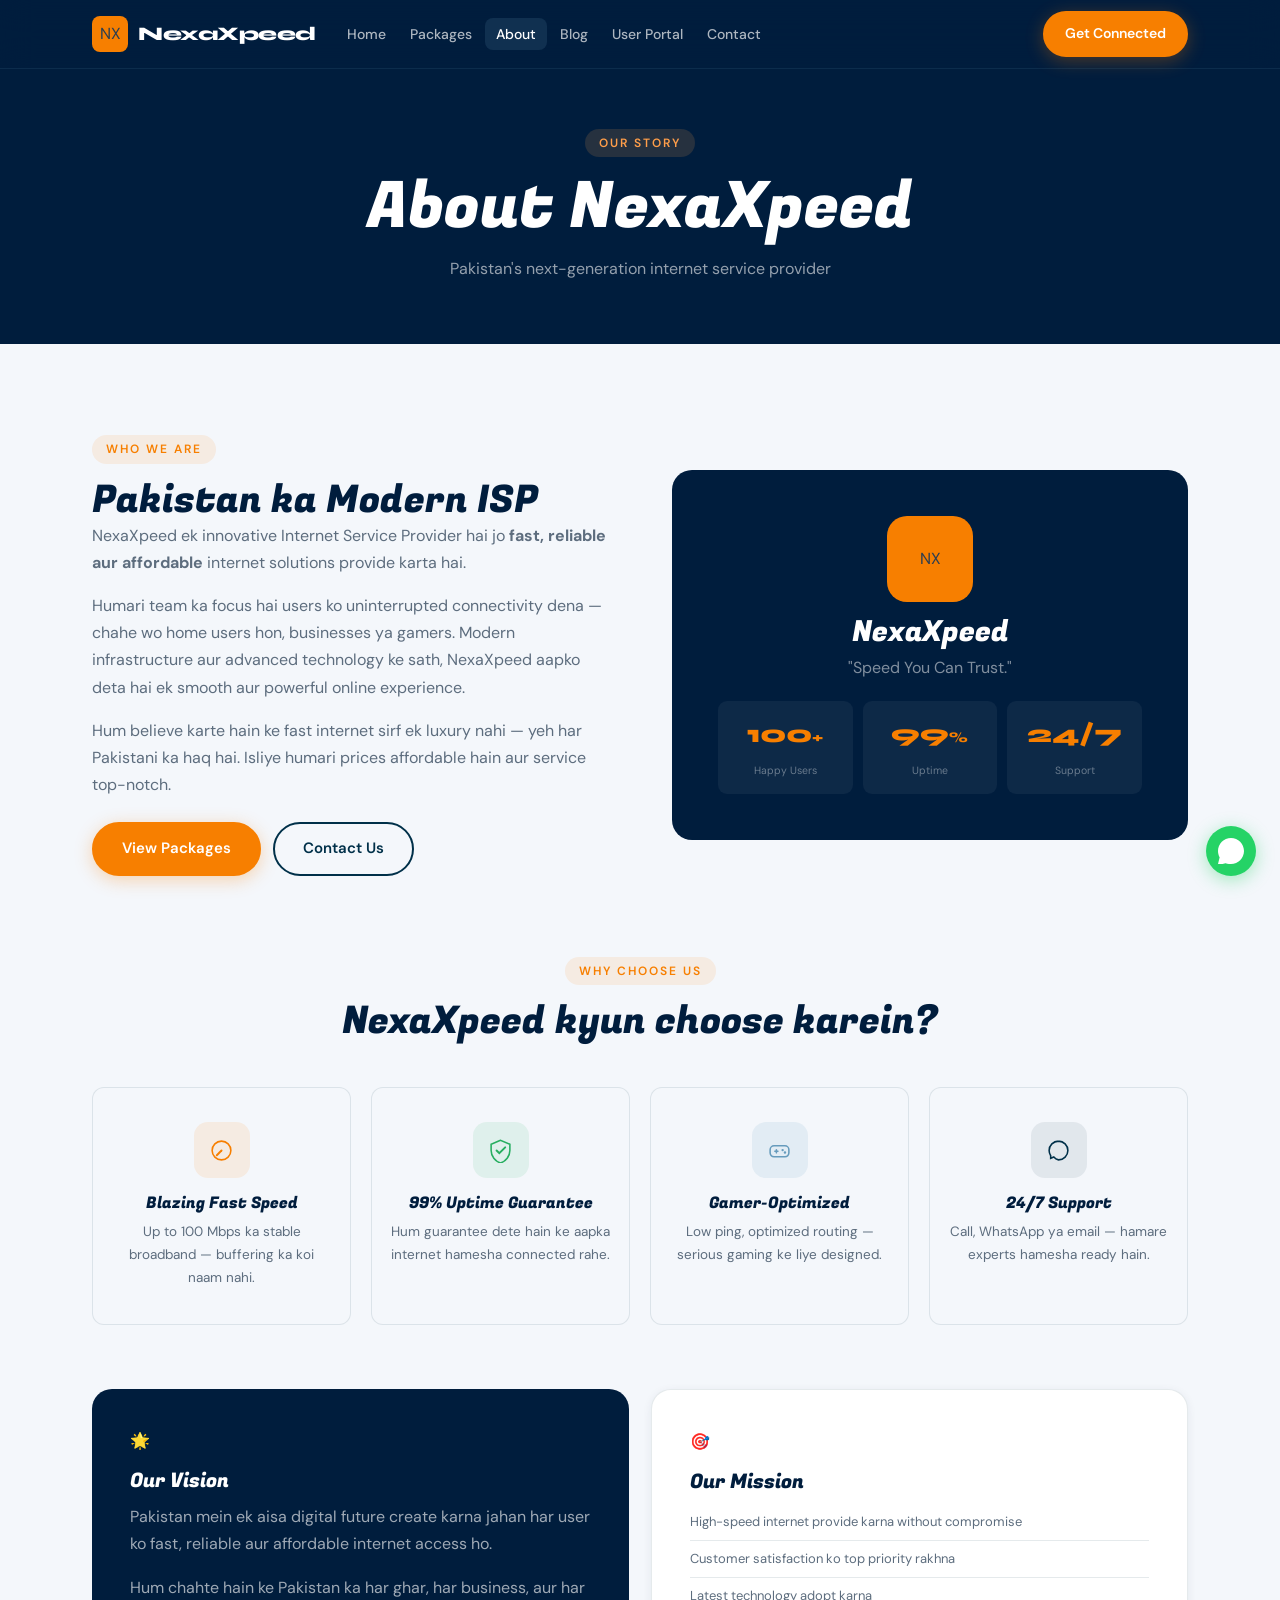
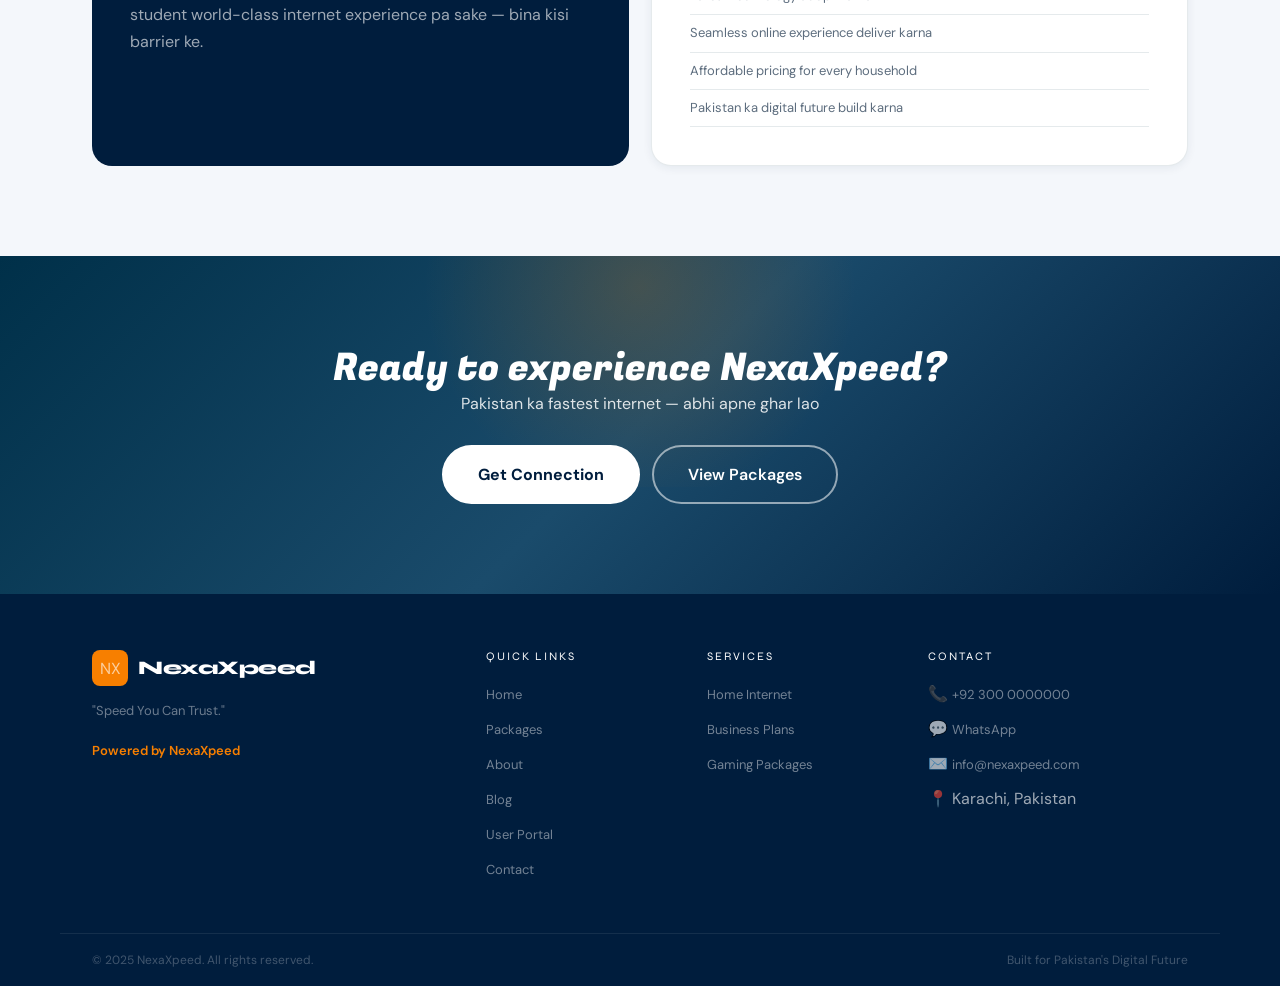
==== about.html @ 75f96a08 "NexaXpeed ISP" ====
<!DOCTYPE html>
<html lang="en">
<head>
<meta charset="UTF-8">
<meta name="viewport" content="width=device-width, initial-scale=1.0">
<title>About Us – NexaXpeed ISP</title>
<link rel="stylesheet" href="style.css">
<link href="https://fonts.googleapis.com/css2?family=Syne:wght@400;600;700;800&family=DM+Sans:wght@300;400;500;600&display=swap" rel="stylesheet">
</head>
<body>

<nav class="navbar" id="navbar">
  <div class="container nav-inner">
    <a href="index.html" class="logo"><div class="logo-mark">NX</div><span class="logo-text">NexaXpeed</span></a>
    <ul class="nav-links" id="navLinks">
      <li><a href="index.html">Home</a></li>
      <li><a href="packages.html">Packages</a></li>
      <li><a href="about.html" class="active">About</a></li>
      <li><a href="blog.html">Blog</a></li>
      <li><a href="portal.html">User Portal</a></li>
      <li><a href="contact.html">Contact</a></li>
    </ul>
    <a href="contact.html" class="btn btn-accent nav-cta">Get Connected</a>
    <button class="hamburger" id="hamburger"><span></span><span></span><span></span></button>
  </div>
</nav>

<section class="page-banner">
  <div class="container">
    <div class="section-label light">Our Story</div>
    <h1>About NexaXpeed</h1>
    <p>Pakistan's next-generation internet service provider</p>
  </div>
</section>

<section class="about-section">
  <div class="container">

    <div class="about-intro-grid">
      <div>
        <div class="section-label">Who We Are</div>
        <h2>Pakistan ka Modern ISP</h2>
        <p>NexaXpeed ek innovative Internet Service Provider hai jo <strong>fast, reliable aur affordable</strong> internet solutions provide karta hai.</p>
        <p>Humari team ka focus hai users ko uninterrupted connectivity dena — chahe wo home users hon, businesses ya gamers. Modern infrastructure aur advanced technology ke sath, NexaXpeed aapko deta hai ek smooth aur powerful online experience.</p>
        <p>Hum believe karte hain ke fast internet sirf ek luxury nahi — yeh har Pakistani ka haq hai. Isliye humari prices affordable hain aur service top-notch.</p>
        <div style="display:flex;gap:12px;margin-top:24px;flex-wrap:wrap;">
          <a href="packages.html" class="btn btn-accent">View Packages</a>
          <a href="contact.html" class="btn btn-outline">Contact Us</a>
        </div>
      </div>
      <div class="about-visual">
        <div class="about-logo-big">NX</div>
        <h3>NexaXpeed</h3>
        <p>"Speed You Can Trust."</p>
        <div class="about-stats">
          <div class="a-stat">
            <span class="a-stat-num">100<small style="font-size:.9rem">+</small></span>
            <span class="a-stat-label">Happy Users</span>
          </div>
          <div class="a-stat">
            <span class="a-stat-num">99<small style="font-size:.9rem">%</small></span>
            <span class="a-stat-label">Uptime</span>
          </div>
          <div class="a-stat">
            <span class="a-stat-num">24/7</span>
            <span class="a-stat-label">Support</span>
          </div>
        </div>
      </div>
    </div>

    <!-- WHY US -->
    <div class="section-header center">
      <div class="section-label">Why Choose Us</div>
      <h2>NexaXpeed kyun choose karein?</h2>
    </div>
    <div class="features-grid" style="margin-bottom:64px;">
      <div class="feature-item">
        <div class="feature-icon-wrap speed">
          <svg viewBox="0 0 32 32" fill="none"><path d="M16 4C9.37 4 4 9.37 4 16s5.37 12 12 12 12-5.37 12-12S22.63 4 16 4z" stroke="currentColor" stroke-width="2"/><path d="M16 16L10 22" stroke="#f77f00" stroke-width="2.5" stroke-linecap="round"/></svg>
        </div>
        <h4>Blazing Fast Speed</h4>
        <p>Up to 100 Mbps ka stable broadband — buffering ka koi naam nahi.</p>
      </div>
      <div class="feature-item">
        <div class="feature-icon-wrap reliable">
          <svg viewBox="0 0 32 32" fill="none"><path d="M16 3L4 8v8c0 7.18 5.15 13.9 12 15.93C22.85 29.9 28 23.18 28 16V8L16 3z" stroke="currentColor" stroke-width="2"/><path d="M11 16l3.5 3.5L22 12" stroke="#27ae60" stroke-width="2.5" stroke-linecap="round"/></svg>
        </div>
        <h4>99% Uptime Guarantee</h4>
        <p>Hum guarantee dete hain ke aapka internet hamesha connected rahe.</p>
      </div>
      <div class="feature-item">
        <div class="feature-icon-wrap gaming">
          <svg viewBox="0 0 32 32" fill="none"><rect x="4" y="10" width="24" height="14" rx="5" stroke="currentColor" stroke-width="2"/><line x1="10" y1="17" x2="14" y2="17" stroke="currentColor" stroke-width="2" stroke-linecap="round"/><line x1="12" y1="15" x2="12" y2="19" stroke="currentColor" stroke-width="2" stroke-linecap="round"/><circle cx="20" cy="15.5" r="1.5" fill="#669bbc"/><circle cx="23" cy="18.5" r="1.5" fill="#669bbc"/></svg>
        </div>
        <h4>Gamer-Optimized</h4>
        <p>Low ping, optimized routing — serious gaming ke liye designed.</p>
      </div>
      <div class="feature-item">
        <div class="feature-icon-wrap support">
          <svg viewBox="0 0 32 32" fill="none"><path d="M16 4C9.37 4 4 9.37 4 16c0 2.5.73 4.82 2 6.77V26l4-1.73A11.93 11.93 0 0016 28c6.63 0 12-5.37 12-12S22.63 4 16 4z" stroke="currentColor" stroke-width="2"/></svg>
        </div>
        <h4>24/7 Support</h4>
        <p>Call, WhatsApp ya email — hamare experts hamesha ready hain.</p>
      </div>
    </div>

    <!-- VISION MISSION -->
    <div class="vm-grid">
      <div class="vm-card vision">
        <div class="vm-icon">🌟</div>
        <h3>Our Vision</h3>
        <p>Pakistan mein ek aisa digital future create karna jahan har user ko fast, reliable aur affordable internet access ho.</p>
        <p>Hum chahte hain ke Pakistan ka har ghar, har business, aur har student world-class internet experience pa sake — bina kisi barrier ke.</p>
      </div>
      <div class="vm-card mission">
        <div class="vm-icon">🎯</div>
        <h3>Our Mission</h3>
        <ul class="mission-list">
          <li>High-speed internet provide karna without compromise</li>
          <li>Customer satisfaction ko top priority rakhna</li>
          <li>Latest technology adopt karna</li>
          <li>Seamless online experience deliver karna</li>
          <li>Affordable pricing for every household</li>
          <li>Pakistan ka digital future build karna</li>
        </ul>
      </div>
    </div>

  </div>
</section>

<section class="bg-accent-gradient section-pad" style="text-align:center;">
  <div class="container" style="position:relative;z-index:1;">
    <h2 class="text-white">Ready to experience NexaXpeed?</h2>
    <p class="text-white opacity-8">Pakistan ka fastest internet — abhi apne ghar lao</p>
    <div style="display:flex;gap:12px;justify-content:center;margin-top:28px;flex-wrap:wrap;">
      <a href="contact.html" class="btn btn-white btn-lg">Get Connection</a>
      <a href="packages.html" class="btn btn-outline-white btn-lg">View Packages</a>
    </div>
  </div>
</section>

<footer class="footer">
  <div class="container footer-grid">
    <div class="footer-brand"><a href="index.html" class="logo"><div class="logo-mark">NX</div><span class="logo-text">NexaXpeed</span></a><p>"Speed You Can Trust."</p><p class="footer-tagline">Powered by NexaXpeed</p></div>
    <div class="footer-col"><h5>Quick Links</h5><ul><li><a href="index.html">Home</a></li><li><a href="packages.html">Packages</a></li><li><a href="about.html">About</a></li><li><a href="blog.html">Blog</a></li><li><a href="portal.html">User Portal</a></li><li><a href="contact.html">Contact</a></li></ul></div>
    <div class="footer-col"><h5>Services</h5><ul><li><a href="#">Home Internet</a></li><li><a href="#">Business Plans</a></li><li><a href="#">Gaming Packages</a></li></ul></div>
    <div class="footer-col"><h5>Contact</h5><ul><li>📞 <a href="tel:+923000000000">+92 300 0000000</a></li><li>💬 <a href="https://wa.me/923000000000">WhatsApp</a></li><li>✉️ <a href="mailto:info@nexaxpeed.com">info@nexaxpeed.com</a></li><li>📍 Karachi, Pakistan</li></ul></div>
  </div>
  <div class="footer-bottom"><div class="container footer-bottom-inner"><p>&copy; 2025 NexaXpeed. All rights reserved.</p><p>Built for Pakistan's Digital Future</p></div></div>
</footer>

<a href="https://wa.me/923000000000" class="wa-fab" target="_blank">
  <svg viewBox="0 0 24 24"><path d="M17.472 14.382c-.297-.149-1.758-.867-2.03-.967-.273-.099-.471-.148-.67.15-.197.297-.767.966-.94 1.164-.173.199-.347.223-.644.075-.297-.15-1.255-.463-2.39-1.475-.883-.788-1.48-1.761-1.653-2.059-.173-.297-.018-.458.13-.606.134-.133.298-.347.446-.52.149-.174.198-.298.298-.497.099-.198.05-.371-.025-.52-.075-.149-.669-1.612-.916-2.207-.242-.579-.487-.5-.669-.51-.173-.008-.371-.01-.57-.01-.198 0-.52.074-.792.372-.272.297-1.04 1.016-1.04 2.479 0 1.462 1.065 2.875 1.213 3.074.149.198 2.096 3.2 5.077 4.487.709.306 1.262.489 1.694.625.712.227 1.36.195 1.871.118.571-.085 1.758-.719 2.006-1.413.248-.694.248-1.289.173-1.413-.074-.124-.272-.198-.57-.347z"/><path d="M12 0C5.373 0 0 5.373 0 12c0 2.126.554 4.122 1.526 5.86L.057 23.857a.75.75 0 00.917.917l6.003-1.47A11.945 11.945 0 0012 24c6.627 0 12-5.373 12-12S18.627 0 12 0z"/></svg>
</a>
<script src="main.js"></script>
</body>
</html>
---- style.css ----
/* ============================================================
   NexaXpeed ISP — style.css v3
   Navy + Orange | Full Responsive | SVG Animations
   ============================================================ */

@import url('https://fonts.googleapis.com/css2?family=Fugaz+One&display=swap');

:root {
  --navy-dark:        #001d3d;
  --navy-primary:     #003049;
  --navy-light:       #1a4b6b;
  --accent:           #669bbc;
  --accent-secondary: #f77f00;
  --accent-light:     #ff9e4a;
  --text-primary:     #2c3e50;
  --text-secondary:   #5d6d7e;
  --text-light:       #85929e;
  --text-white:       #ffffff;
  --bg-primary:       #f4f7fb;
  --bg-card:          #ffffff;
  --bg-hover:         #f8f9fa;
  --success:          #27ae60;
  --warning:          #f39c12;
  --error:            #e74c3c;
  --border:           rgba(0,48,73,0.10);
  --shadow-sm:        0 2px 10px rgba(0,48,73,0.07);
  --shadow-md:        0 8px 32px rgba(0,48,73,0.11);
  --shadow-lg:        0 20px 60px rgba(0,48,73,0.16);
  --radius-sm:        6px;
  --radius-md:        12px;
  --radius-lg:        20px;
  --nav-h:            68px;
  --tr:               all 0.28s cubic-bezier(0.4,0,0.2,1);
}

*,*::before,*::after { box-sizing:border-box; margin:0; padding:0; }
html { scroll-behavior:smooth; -webkit-text-size-adjust:100%; }
body { font-family:'DM Sans',-apple-system,BlinkMacSystemFont,sans-serif; font-size:16px; line-height:1.7; color:var(--text-primary); background:var(--bg-primary); overflow-x:hidden; }
h1,h2,h3,h4,h5,h6 { font-family: "Fugaz One", sans-serif; font-weight:400; line-height:1.15; color:var(--navy-dark); }
h1 { font-size:clamp(1.9rem,5vw,4rem); }
h2 { font-size:clamp(1.4rem,3vw,2.4rem); }
h3 { font-size:clamp(1rem,2vw,1.28rem); }
h4 { font-size:1rem; }
p  { color:var(--text-secondary); margin-bottom:1rem; }
a  { text-decoration:none; color:inherit; transition:var(--tr); }
ul { list-style:none; }
img { max-width:100%; display:block; }
svg { display:block; flex-shrink:0; }

.container { width:100%; max-width:1160px; margin:0 auto; padding:0 clamp(16px,4vw,32px); }
.section-pad { padding:clamp(52px,8vw,90px) 0; }
.center { text-align:center; }
.mt-1 { margin-top:1rem; } .mt-2 { margin-top:2rem; }
.text-white { color:#fff !important; }
.text-muted-light { color:rgba(255,255,255,0.7) !important; }
.text-secondary { color:var(--text-secondary); }
.opacity-8 { opacity:.85; }

/* ── BUTTONS ── */
.btn { display:inline-flex; align-items:center; justify-content:center; gap:7px; padding:12px 28px; border-radius:50px; font-family:'DM Sans',sans-serif; font-weight:600; font-size:15px; cursor:pointer; border:2px solid transparent; transition:var(--tr); white-space:nowrap; text-align:center; flex-shrink:0; }
.btn-lg { padding:14px 34px; font-size:16px; }
.btn-sm { padding:8px 20px; font-size:14px; }
.btn-full { width:100%; justify-content:center; }
.btn-accent { background:var(--accent-secondary); color:#fff; border-color:var(--accent-secondary); box-shadow:0 4px 18px rgba(247,127,0,.3); }
.btn-accent:hover { background:var(--accent-light); border-color:var(--accent-light); transform:translateY(-2px); box-shadow:0 8px 26px rgba(247,127,0,.4); }
.btn-primary { background:var(--navy-primary); color:#fff; border-color:var(--navy-primary); }
.btn-primary:hover { background:var(--navy-light); transform:translateY(-2px); }
.btn-outline { background:transparent; color:var(--navy-primary); border-color:var(--navy-primary); }
.btn-outline:hover { background:var(--navy-primary); color:#fff; }
.btn-outline-light { background:transparent; color:#fff; border-color:rgba(255,255,255,.45); }
.btn-outline-light:hover { background:rgba(255,255,255,.12); border-color:#fff; }
.btn-outline-white { background:transparent; color:#fff; border-color:rgba(255,255,255,.55); }
.btn-outline-white:hover { background:rgba(255,255,255,.12); }
.btn-white { background:#fff; color:var(--navy-dark); border-color:#fff; font-weight:700; }
.btn-white:hover { background:var(--bg-primary); transform:translateY(-2px); }
.btn-wa { background:#25D366; color:#fff; border-color:#25D366; box-shadow:0 4px 18px rgba(37,211,102,.3); }
.btn-wa:hover { background:#1ebe5d; transform:translateY(-2px); }

/* ── SECTION LABEL ── */
.section-label { display:inline-flex; align-items:center; gap:6px; font-family:'DM Sans',sans-serif; font-weight:600; font-size:12px; text-transform:uppercase; letter-spacing:2px; color:var(--accent-secondary); background:rgba(247,127,0,.1); padding:4px 14px; border-radius:50px; margin-bottom:14px; }
.section-label.light { color:var(--accent-light); background:rgba(255,158,74,.15); }
.section-header { margin-bottom:44px; }
.section-header h2 { margin-bottom:10px; }

/* ════════════════════════════
   NAVBAR
════════════════════════════ */
.navbar { position:fixed; top:0; left:0; right:0; z-index:1000; background:rgba(0,29,61,.97); backdrop-filter:blur(16px); -webkit-backdrop-filter:blur(16px); border-bottom:1px solid rgba(102,155,188,.12); transition:var(--tr); }
.navbar.scrolled { box-shadow:0 4px 28px rgba(0,0,0,.35); }
.nav-inner { display:flex; align-items:center; height:var(--nav-h); gap:20px; }
.logo { display:flex; align-items:center; gap:10px; flex-shrink:0; text-decoration:none; min-width:0; }
.logo-mark { width:36px; height:36px; background:var(--accent-secondary); border-radius:8px; display:flex; align-items:center; justify-content:center; flex-shrink:0; }
.logo-mark svg { width:22px; height:22px; }
.logo-text { font-family:'Syne',sans-serif; font-weight:800; font-size:clamp(.95rem,2.5vw,1.2rem); color:#fff; letter-spacing:-.5px; white-space:nowrap; overflow:hidden; text-overflow:ellipsis; }
.nav-links { display:flex; align-items:center; gap:2px; flex:1; }
.nav-links a { color:rgba(255,255,255,.68); font-weight:500; font-size:14px; padding:7px 11px; border-radius:8px; transition:var(--tr); white-space:nowrap; }
.nav-links a:hover,.nav-links a.active { color:#fff; background:rgba(102,155,188,.16); }
.nav-cta { flex-shrink:0; font-size:14px; padding:9px 20px; }

/* ════════════════════════════
   HAMBURGER — morphing signal bars
════════════════════════════ */
.hamburger {
  display:none;
  width:44px; height:44px;
  background:rgba(255,255,255,.05);
  border:1.5px solid rgba(102,155,188,.35);
  border-radius:10px;
  cursor:pointer;
  align-items:center; justify-content:center;
  flex-shrink:0;
  margin-left:auto;
  position:relative;
  transition:background .3s, border-color .3s;
  overflow:hidden;
  padding:0;
}
.hamburger:hover { background:rgba(102,155,188,.12); border-color:rgba(102,155,188,.6); }

/* The icon: 3 bars that morph */
.hb-icon { position:relative; width:20px; height:15px; display:flex; flex-direction:column; justify-content:space-between; }
.hb-bar {
  display:block; height:2px; border-radius:2px; background:#fff;
  transform-origin:center;
  transition:
    transform .38s cubic-bezier(.68,-.55,.27,1.55),
    opacity .25s ease,
    width .3s ease,
    background-color .25s ease;
}
.hb-bar:nth-child(1) { width:20px; }
.hb-bar:nth-child(2) { width:13px; background:var(--accent-secondary); align-self:flex-end; }
.hb-bar:nth-child(3) { width:20px; }

/* Active state → clean X */
.hamburger.is-open { background:rgba(247,127,0,.1); border-color:var(--accent-secondary); }
.hamburger.is-open .hb-bar:nth-child(1) { transform:translateY(6.5px) rotate(45deg); width:20px; }
.hamburger.is-open .hb-bar:nth-child(2) { opacity:0; transform:scaleX(0); }
.hamburger.is-open .hb-bar:nth-child(3) { transform:translateY(-6.5px) rotate(-45deg); background:var(--accent-secondary); }

/* ════════════════════════════
   MOBILE DRAWER (slides from right)
════════════════════════════ */
.nav-drawer { position:fixed; top:var(--nav-h); left:0; right:0; bottom:0; z-index:999; visibility:hidden; pointer-events:none; }
.drawer-overlay { position:absolute; inset:0; background:rgba(0,13,28,.65); backdrop-filter:blur(5px); opacity:0; transition:opacity .32s ease; }
.drawer-panel {
  position:absolute; top:0; right:0;
  width:min(300px,85vw); height:100%;
  background:var(--navy-dark);
  border-left:1px solid rgba(102,155,188,.15);
  transform:translateX(110%);
  transition:transform .36s cubic-bezier(0.4,0,0.2,1);
  display:flex; flex-direction:column;
  overflow-y:auto;
  -webkit-overflow-scrolling:touch;
}

.nav-drawer.is-open { visibility:visible; pointer-events:all; }
.nav-drawer.is-open .drawer-overlay { opacity:1; }
.nav-drawer.is-open .drawer-panel { transform:translateX(0); }

.drawer-head {
  display:flex; align-items:center; justify-content:space-between;
  padding:18px 20px 14px;
  border-bottom:1px solid rgba(255,255,255,.07);
  flex-shrink:0;
}
.drawer-logo-wrap { display:flex; align-items:center; gap:9px; }
.drawer-logo-mark { width:30px; height:30px; background:var(--accent-secondary); border-radius:7px; display:flex; align-items:center; justify-content:center; flex-shrink:0; }
.drawer-logo-mark svg { width:18px; height:18px; }
.drawer-logo-text { font-family:'Syne',sans-serif; font-weight:800; font-size:.98rem; color:#fff; white-space:nowrap; }

.drawer-close { width:32px; height:32px; background:rgba(255,255,255,.06); border:1px solid rgba(255,255,255,.12); border-radius:7px; display:flex; align-items:center; justify-content:center; cursor:pointer; transition:var(--tr); flex-shrink:0; }
.drawer-close:hover { background:rgba(247,127,0,.15); border-color:var(--accent-secondary); }
.drawer-close svg { width:16px; height:16px; stroke:#fff; stroke-width:2; }

.drawer-nav { padding:10px 12px; flex:1; }
.drawer-link {
  display:flex; align-items:center; gap:12px;
  padding:11px 13px; border-radius:10px;
  color:rgba(255,255,255,.62); font-weight:500; font-size:14.5px;
  transition:var(--tr); margin-bottom:2px; text-decoration:none;
}
.drawer-link svg { width:17px; height:17px; flex-shrink:0; opacity:.65; transition:opacity .22s; }
.drawer-link:hover,.drawer-link.active { color:#fff; background:rgba(102,155,188,.13); }
.drawer-link:hover svg,.drawer-link.active svg { opacity:1; }
.drawer-link.active { color:var(--accent-secondary); }
.drawer-link.active svg { color:var(--accent-secondary); opacity:1; }

.drawer-sep { height:1px; background:rgba(255,255,255,.07); margin:8px 12px; }
.drawer-foot { padding:10px 12px 28px; }
.drawer-foot .btn { display:flex; width:100%; justify-content:center; }

/* ════════════════════════════
   HERO
════════════════════════════ */
.hero { position:relative; min-height:100svh; background:var(--navy-dark); display:flex; align-items:center; padding-top:var(--nav-h); overflow:hidden; }

.hero-bg { position:absolute; inset:0; width:100%; height:100%; pointer-events:none; }

/* SVG animations */
.orb1 { animation:orbDrift1 9s ease-in-out infinite; }
.orb2 { animation:orbDrift2 11s ease-in-out infinite; }
@keyframes orbDrift1 { 0%,100%{transform:translate(0,0);}50%{transform:translate(-24px,28px);} }
@keyframes orbDrift2 { 0%,100%{transform:translate(0,0);}50%{transform:translate(18px,-22px);} }
.grid-dots { animation:gridFloat 14s ease-in-out infinite; }
@keyframes gridFloat { 0%,100%{transform:translate(0,0);}50%{transform:translate(7px,-10px);} }
.cline { stroke-dasharray:400; stroke-dashoffset:400; animation:drawCline 5s ease forwards; }
.cline:nth-child(1){animation-delay:.4s;}
.cline:nth-child(2){animation-delay:.9s;}
.cline:nth-child(3){animation-delay:1.4s;}
.cline:nth-child(4){animation-delay:1.9s;}
@keyframes drawCline { to{stroke-dashoffset:0;} }
.cdot { animation:dotPulse 2.5s ease-in-out infinite; }
.cdot:nth-child(2){animation-delay:.6s;}
.cdot:nth-child(3){animation-delay:1.2s;}
.cdot:nth-child(4){animation-delay:1.8s;}
.cdot:nth-child(5){animation-delay:2.4s;}
@keyframes dotPulse { 0%,100%{r:3.5;opacity:.9;}50%{r:5.5;opacity:.3;} }
.hex1,.hex2 { animation:hexSpin 18s linear infinite; transform-origin:center; }
.hex2 { animation-direction:reverse; animation-duration:24s; }
@keyframes hexSpin { from{transform:rotate(0deg);}to{transform:rotate(360deg);} }

.hero-content { position:relative; z-index:2; padding-top:clamp(16px,4vw,48px); padding-bottom:clamp(48px,8vw,90px); max-width:640px; }
.hero-badge { display:inline-flex; align-items:center; gap:8px; background:rgba(102,155,188,.14); border:1px solid rgba(102,155,188,.28); color:var(--accent); font-size:12px; font-weight:600; letter-spacing:.5px; padding:5px 14px; border-radius:50px; margin-bottom:18px; }
.badge-dot { width:7px; height:7px; background:var(--success); border-radius:50%; flex-shrink:0; animation:blink 2s ease-in-out infinite; }
@keyframes blink { 0%,100%{opacity:1;}50%{opacity:.25;} }
.hero-title { color:#fff; font-weight:800; margin-bottom:16px; word-break:break-word; }
.accent-text { color:var(--accent-secondary); }
.hero-sub { font-size:clamp(14px,2.2vw,17px); color:rgba(255,255,255,.68); max-width:500px; margin-bottom:30px; }
.hero-sub strong { color:#fff; }
.hero-btns { display:flex; flex-wrap:wrap; gap:12px; }
.hero-stats { display:flex; align-items:center; gap:clamp(14px,3vw,32px); margin-top:44px; padding-top:26px; border-top:1px solid rgba(255,255,255,.1); flex-wrap:wrap; row-gap:10px; }
.stat-num { display:block; font-family:'Syne',sans-serif; font-weight:800; font-size:clamp(1.35rem,2.8vw,2rem); color:#fff; line-height:1; }
.stat-unit { font-size:.85rem; color:var(--accent-secondary); }
.stat-label { font-size:11px; color:rgba(255,255,255,.42); text-transform:uppercase; letter-spacing:1px; }
.stat-divider { width:1px; height:36px; background:rgba(255,255,255,.1); flex-shrink:0; }

/* Hero visual (router + rings) */
.hero-visual { position:absolute; right:5%; top:50%; transform:translateY(-50%); width:clamp(200px,24vw,290px); height:clamp(200px,24vw,290px); display:flex; align-items:center; justify-content:center; }
.router-anim { position:relative; z-index:2; width:clamp(90px,11vw,120px); animation:routerBob 4s ease-in-out infinite; }
.router-anim svg { width:100%; height:auto; }
@keyframes routerBob { 0%,100%{transform:translateY(0);}50%{transform:translateY(-10px);} }
.harc { position:absolute; border-radius:50%; border:1.5px solid; animation:arcExpand 3s ease-out infinite; }
.harc1 { inset:24%; border-color:rgba(247,127,0,.55); animation-delay:0s; }
.harc2 { inset:8%; border-color:rgba(102,155,188,.3); animation-delay:1s; }
.harc3 { inset:-10%; border-color:rgba(247,127,0,.14); animation-delay:2s; }
@keyframes arcExpand { 0%{opacity:.85;transform:scale(.82);}100%{opacity:0;transform:scale(1);} }

/* ════════════════════════════
   INTRO SECTION
════════════════════════════ */
.intro-section { background:var(--bg-primary); position:relative; overflow:hidden; }
.intro-section-bg { position:absolute; top:0; right:0; width:50%; height:100%; pointer-events:none; opacity:.4; }
.intro-grid { display:grid; grid-template-columns:1fr 1fr; gap:clamp(28px,6vw,64px); align-items:center; }
.intro-text h2 { margin-bottom:16px; }
.intro-cards { display:grid; grid-template-columns:1fr 1fr; gap:14px; }
.intro-card { background:var(--bg-card); border-radius:var(--radius-md); padding:clamp(16px,3vw,24px); border:1px solid var(--border); box-shadow:var(--shadow-sm); transition:var(--tr); }
.intro-card:hover { transform:translateY(-4px); box-shadow:var(--shadow-md); }
.intro-card.accent-card { background:var(--navy-dark); }
.intro-card.accent-card h4 { color:#fff; }
.intro-card.accent-card p { color:rgba(255,255,255,.62); }
.icard-icon { width:34px; height:34px; margin-bottom:11px; }
.icard-icon svg { width:100%; height:100%; }
.intro-card h4 { font-size:.93rem; margin-bottom:5px; }
.intro-card p { font-size:13px; margin:0; }

/* ════════════════════════════
   PACKAGES SECTION
════════════════════════════ */
.bg-navy { background:var(--navy-primary); }
.pkg-grid { display:grid; grid-template-columns:repeat(4,1fr); gap:16px; margin-bottom:34px; }
.pkg-card { background:rgba(255,255,255,.05); border:1px solid rgba(255,255,255,.1); border-radius:var(--radius-md); padding:clamp(16px,3vw,26px) clamp(12px,2vw,18px); color:#fff; position:relative; transition:var(--tr); }
.pkg-card:hover { background:rgba(255,255,255,.08); transform:translateY(-4px); }
.pkg-card.pkg-featured { background:rgba(247,127,0,.1); border-color:var(--accent-secondary); transform:scale(1.03); }
.pkg-card.pkg-featured:hover { transform:scale(1.03) translateY(-4px); }
.pkg-badge { position:absolute; top:-12px; left:50%; transform:translateX(-50%); background:var(--accent-secondary); color:#fff; font-size:10.5px; font-weight:700; padding:3px 13px; border-radius:50px; white-space:nowrap; }
.pkg-icon { width:34px; height:34px; margin-bottom:12px; }
.pkg-icon svg { width:100%; height:100%; }
.pkg-card h3 { font-size:.97rem; margin-bottom:5px; color:#fff; }
.pkg-card > p { font-size:12.5px; color:rgba(255,255,255,.58); margin-bottom:13px; }
.pkg-features { margin-bottom:16px; }
.pkg-features li { font-size:12px; color:rgba(255,255,255,.76); padding:5px 0; border-bottom:1px solid rgba(255,255,255,.07); display:flex; align-items:center; gap:7px; }
.pkg-features li svg { width:11px; height:11px; flex-shrink:0; color:var(--success); }

/* ════════════════════════════
   FEATURES
════════════════════════════ */
.features-section { background:var(--bg-card); }
.features-grid { display:grid; grid-template-columns:repeat(4,1fr); gap:20px; }
.feature-item { text-align:center; padding:clamp(20px,4vw,34px) clamp(12px,2vw,18px); border-radius:var(--radius-md); border:1px solid var(--border); background:var(--bg-primary); transition:var(--tr); }
.feature-item:hover { transform:translateY(-5px); box-shadow:var(--shadow-md); background:var(--bg-card); }
.feature-icon-wrap { width:56px; height:56px; border-radius:14px; display:flex; align-items:center; justify-content:center; margin:0 auto 16px; }
.feature-icon-wrap svg { width:25px; height:25px; }
.feature-icon-wrap.speed   { background:rgba(247,127,0,.1);   color:var(--accent-secondary); }
.feature-icon-wrap.reliable{ background:rgba(39,174,96,.1);   color:var(--success); }
.feature-icon-wrap.gaming  { background:rgba(102,155,188,.12); color:var(--accent); }
.feature-icon-wrap.support { background:rgba(0,48,73,.08);    color:var(--navy-primary); }
.feature-item h4 { margin-bottom:8px; }
.feature-item p { font-size:13.5px; margin:0; }

/* ════════════════════════════
   TICKER
════════════════════════════ */
.speed-ticker { background:var(--navy-dark); border-top:1px solid rgba(102,155,188,.1); border-bottom:1px solid rgba(102,155,188,.1); padding:12px 0; overflow:hidden; }
.ticker-track { display:flex; white-space:nowrap; animation:tickerScroll 30s linear infinite; width:max-content; }
.ticker-item { display:inline-flex; align-items:center; gap:7px; font-size:12.5px; font-weight:600; color:rgba(255,255,255,.52); padding:0 18px; letter-spacing:.2px; }
.ticker-item svg { width:13px; height:13px; flex-shrink:0; }
.ticker-item:nth-child(odd) svg { color:var(--accent-secondary); opacity:.8; }
.ticker-item:nth-child(even) svg { color:var(--accent); opacity:.6; }
.ticker-sep { display:inline-block; width:4px; height:4px; border-radius:50%; background:rgba(102,155,188,.28); margin:0 8px; align-self:center; }
@keyframes tickerScroll { 0%{transform:translateX(0);}100%{transform:translateX(-50%);} }

/* ════════════════════════════
   CTA
════════════════════════════ */
.bg-accent-gradient { background:linear-gradient(135deg,var(--navy-primary) 0%,var(--navy-light) 50%,var(--navy-dark) 100%); position:relative; overflow:hidden; }
.bg-accent-gradient::before { content:''; position:absolute; top:-50%; left:50%; transform:translateX(-50%); width:600px; height:400px; background:radial-gradient(circle,rgba(247,127,0,.2) 0%,transparent 60%); pointer-events:none; }
.cta-section .container { position:relative; z-index:1; }
.cta-section h2 { font-size:clamp(1.35rem,3vw,2.2rem); margin-bottom:10px; }
.cta-btns { display:flex; align-items:center; justify-content:center; gap:12px; flex-wrap:wrap; margin-top:26px; }

/* ════════════════════════════
   FOOTER
════════════════════════════ */
.footer { background:var(--navy-dark); color:rgba(255,255,255,.62); padding-top:56px; }
.footer-grid { display:grid; grid-template-columns:2fr 1fr 1fr 1.5fr; gap:clamp(22px,4vw,48px); padding-bottom:42px; border-bottom:1px solid rgba(255,255,255,.08); }
.footer-brand p { font-size:13px; color:rgba(255,255,255,.42); margin-top:13px; line-height:1.8; }
.footer-tagline { color:var(--accent-secondary)!important; font-weight:600; margin-top:5px; }
.footer-col h5 { font-family:'Syne',sans-serif; color:#fff; font-size:11.5px; text-transform:uppercase; letter-spacing:2px; margin-bottom:16px; }
.footer-col ul li { margin-bottom:8px; }
.footer-col ul li a { color:rgba(255,255,255,.45); font-size:13px; transition:var(--tr); display:inline-flex; align-items:center; gap:6px; }
.footer-col ul li a:hover { color:var(--accent-secondary); }
.footer-col ul li a svg { width:12px; height:12px; flex-shrink:0; opacity:.55; }
.footer-bottom { padding:16px 0; }
.footer-bottom-inner { display:flex; justify-content:space-between; align-items:center; flex-wrap:wrap; gap:6px; }
.footer-bottom p { font-size:12px; color:rgba(255,255,255,.25); margin:0; }

/* ════════════════════════════
   PAGE BANNER
════════════════════════════ */
.page-banner { background:var(--navy-dark); padding:clamp(96px,13vw,128px) 0 clamp(42px,6vw,62px); text-align:center; position:relative; overflow:hidden; }
.page-banner-bg { position:absolute; inset:0; pointer-events:none; }
.page-banner .container { position:relative; z-index:1; }
.page-banner h1 { color:#fff; margin-bottom:10px; }
.page-banner p { color:rgba(255,255,255,.58); font-size:clamp(13.5px,2vw,16px); max-width:460px; margin:0 auto; }

/* ════════════════════════════
   PACKAGES PAGE
════════════════════════════ */
.packages-page-section { padding:clamp(48px,8vw,90px) 0; background:var(--bg-primary); }
.packages-full-grid { display:grid; grid-template-columns:repeat(4,1fr); gap:18px; margin-bottom:56px; }
.plan-card { background:var(--bg-card); border:1px solid var(--border); border-radius:var(--radius-lg); padding:clamp(22px,4vw,34px) clamp(14px,3vw,22px); text-align:center; transition:var(--tr); position:relative; }
.plan-card:hover { transform:translateY(-6px); box-shadow:var(--shadow-lg); }
.plan-card.featured { background:var(--navy-dark); border-color:var(--accent-secondary); transform:scale(1.04); }
.plan-card.featured:hover { transform:scale(1.04) translateY(-6px); }
.plan-card.featured h3,.plan-card.featured .plan-price { color:#fff; }
.plan-card.featured p,.plan-card.featured .plan-feature { color:rgba(255,255,255,.62); }
.plan-badge { position:absolute; top:-12px; left:50%; transform:translateX(-50%); background:var(--accent-secondary); color:#fff; font-size:10.5px; font-weight:700; text-transform:uppercase; letter-spacing:.8px; padding:3px 13px; border-radius:50px; white-space:nowrap; }
.plan-icon { width:40px; height:40px; margin:0 auto 12px; }
.plan-icon svg { width:100%; height:100%; }
.plan-card h3 { font-size:1.1rem; margin-bottom:5px; }
.plan-card > p { font-size:12.5px; margin-bottom:14px; color:var(--text-secondary); }
.plan-price { font-family:'Syne',sans-serif; font-size:clamp(1.7rem,3vw,2.4rem); font-weight:800; color:var(--navy-dark); line-height:1; margin-bottom:4px; }
.plan-price span { font-size:.85rem; font-weight:400; }
.plan-speed { font-size:12px; color:var(--accent-secondary); font-weight:600; margin-bottom:18px; }
.plan-features { text-align:left; margin-bottom:20px; }
.plan-feature { font-size:13px; color:var(--text-secondary); padding:6px 0; border-bottom:1px solid var(--border); display:flex; align-items:center; gap:8px; }
.plan-feature svg { width:12px; height:12px; flex-shrink:0; }
.plan-feature.ok svg { color:var(--success); }
.plan-feature.no svg { color:var(--error); }

.comparison-table-wrap { overflow-x:auto; -webkit-overflow-scrolling:touch; border-radius:var(--radius-lg); box-shadow:var(--shadow-sm); }
.comparison-table { width:100%; min-width:500px; border-collapse:collapse; background:var(--bg-card); }
.comparison-table th { background:var(--navy-dark); color:#fff; font-family:'Syne',sans-serif; font-weight:600; padding:13px 15px; text-align:left; font-size:12.5px; white-space:nowrap; }
.comparison-table td { padding:11px 15px; border-bottom:1px solid var(--border); font-size:12.5px; color:var(--text-secondary); }
.comparison-table tr:last-child td { border-bottom:none; }
.comparison-table tr:hover td { background:var(--bg-hover); }
.comparison-table td:first-child { font-weight:600; color:var(--text-primary); }
.comparison-table th.hl,.comparison-table td.hl { background:rgba(247,127,0,.07); }
.check { color:var(--success); font-weight:700; }
.cross { color:var(--error); }

/* ════════════════════════════
   CONTACT PAGE
════════════════════════════ */
.contact-section { padding:clamp(48px,8vw,90px) 0; background:var(--bg-primary); }
.contact-grid { display:grid; grid-template-columns:1.4fr 1fr; gap:clamp(22px,4vw,48px); align-items:start; }
.contact-form-wrap { background:var(--bg-card); border-radius:var(--radius-lg); padding:clamp(20px,5vw,46px); box-shadow:var(--shadow-md); border:1px solid var(--border); }
.contact-form-wrap h3 { margin-bottom:6px; }
.contact-form-wrap > p { margin-bottom:22px; }
.form-group { margin-bottom:16px; }
.form-group label { display:block; font-weight:600; font-size:13px; color:var(--text-primary); margin-bottom:6px; }
.form-group input,.form-group textarea,.form-group select { width:100%; padding:10px 13px; border:1.5px solid var(--border); border-radius:var(--radius-sm); font-family:'DM Sans',sans-serif; font-size:14px; color:var(--text-primary); background:var(--bg-primary); transition:var(--tr); outline:none; appearance:none; -webkit-appearance:none; }
.form-group input:focus,.form-group textarea:focus,.form-group select:focus { border-color:var(--accent); background:#fff; box-shadow:0 0 0 3px rgba(102,155,188,.15); }
.form-group textarea { min-height:108px; resize:vertical; }
.form-row { display:grid; grid-template-columns:1fr 1fr; gap:13px; }
.info-card { background:var(--navy-dark); border-radius:var(--radius-lg); padding:clamp(20px,4vw,34px); margin-bottom:16px; }
.info-card h3 { color:#fff; margin-bottom:18px; }
.info-item { display:flex; gap:12px; margin-bottom:16px; align-items:flex-start; }
.info-item:last-child { margin-bottom:0; }
.info-icon { width:40px; height:40px; background:rgba(102,155,188,.12); border-radius:9px; display:flex; align-items:center; justify-content:center; flex-shrink:0; }
.info-icon svg { width:19px; height:19px; color:var(--accent); }
.info-item h5 { color:#fff; font-size:12.5px; margin-bottom:2px; }
.info-item p,.info-item a { color:rgba(255,255,255,.5); font-size:12.5px; margin:0; transition:var(--tr); }
.info-item a:hover { color:var(--accent-secondary); }
.map-placeholder { background:var(--bg-card); border-radius:var(--radius-md); border:1px solid var(--border); height:190px; display:flex; align-items:center; justify-content:center; flex-direction:column; gap:8px; }
.map-icon { width:34px; height:34px; }
.map-icon svg { width:100%; height:100%; color:var(--accent-secondary); }
.map-placeholder p { font-size:12.5px; margin:0; color:var(--text-secondary); }

/* ════════════════════════════
   ABOUT PAGE
════════════════════════════ */
.about-section { padding:clamp(48px,8vw,90px) 0; background:var(--bg-primary); }
.about-intro-grid { display:grid; grid-template-columns:1fr 1fr; gap:clamp(26px,6vw,64px); align-items:center; margin-bottom:clamp(44px,8vw,80px); }
.about-visual { background:var(--navy-dark); border-radius:var(--radius-lg); padding:clamp(26px,5vw,46px); text-align:center; }
.about-logo-big { width:86px; height:86px; background:var(--accent-secondary); border-radius:20px; display:flex; align-items:center; justify-content:center; margin:0 auto 14px; flex-shrink:0; }
.about-logo-big svg { width:48px; height:48px; }
.about-visual h3 { color:#fff; font-size:clamp(1.4rem,2.5vw,1.8rem); margin-bottom:5px; }
.about-visual > p { color:rgba(255,255,255,.5); margin:0; }
.about-stats { display:grid; grid-template-columns:repeat(3,1fr); gap:10px; margin-top:20px; }
.a-stat { background:rgba(255,255,255,.05); border-radius:9px; padding:12px 8px; text-align:center; }
.a-stat-num { font-family:'Syne',sans-serif; font-weight:800; font-size:clamp(1.1rem,2.5vw,1.55rem); color:var(--accent-secondary); display:block; }
.a-stat-label { font-size:10.5px; color:rgba(255,255,255,.38); }
.vm-grid { display:grid; grid-template-columns:1fr 1fr; gap:22px; margin-top:clamp(34px,6vw,64px); }
.vm-card { border-radius:var(--radius-lg); padding:clamp(22px,4vw,38px); }
.vm-card.vision { background:var(--navy-dark); }
.vm-card.mission { background:var(--bg-card); border:1px solid var(--border); box-shadow:var(--shadow-sm); }
.vm-icon { width:32px; height:32px; margin-bottom:11px; }
.vm-icon svg { width:100%; height:100%; }
.vm-card h3 { margin-bottom:10px; }
.vm-card.vision h3 { color:#fff; }
.vm-card.vision p { color:rgba(255,255,255,.62); }
.mission-list li { display:flex; align-items:flex-start; gap:9px; padding:7px 0; border-bottom:1px solid var(--border); font-size:13px; color:var(--text-secondary); }
.mission-list li svg { width:14px; height:14px; flex-shrink:0; margin-top:4px; color:var(--accent-secondary); }

/* ════════════════════════════
   BLOG
════════════════════════════ */
.blog-section { padding:clamp(48px,8vw,90px) 0; background:var(--bg-primary); }
.blog-article { background:var(--bg-card); border-radius:var(--radius-lg); border:1px solid var(--border); box-shadow:var(--shadow-sm); overflow:hidden; max-width:800px; margin:0 auto; }
.article-header { background:var(--navy-dark); padding:clamp(22px,5vw,46px); position:relative; overflow:hidden; }
.article-header::after { content:''; position:absolute; top:-40%; right:-10%; width:280px; height:280px; background:radial-gradient(circle,rgba(247,127,0,.2) 0%,transparent 60%); pointer-events:none; }
.article-category { display:inline-block; background:var(--accent-secondary); color:#fff; font-size:10.5px; font-weight:700; text-transform:uppercase; letter-spacing:1.5px; padding:3px 11px; border-radius:50px; margin-bottom:11px; }
.article-header h2 { color:#fff; font-size:clamp(1.1rem,3vw,1.7rem); margin-bottom:7px; }
.article-header p { color:rgba(255,255,255,.5); margin:0; font-size:12.5px; }
.article-body { padding:clamp(18px,5vw,46px); }
.article-intro { font-size:clamp(14px,2vw,16px); color:var(--text-primary); margin-bottom:22px; line-height:1.8; }
.tip-item { margin-bottom:20px; }
.tip-header { display:flex; align-items:center; gap:10px; margin-bottom:6px; }
.tip-num { width:27px; height:27px; background:var(--accent-secondary); color:#fff; border-radius:6px; display:flex; align-items:center; justify-content:center; font-family:'Syne',sans-serif; font-weight:700; font-size:11.5px; flex-shrink:0; }
.tip-icon { width:18px; height:18px; flex-shrink:0; }
.tip-icon svg { width:100%; height:100%; color:var(--accent); }
.tip-item h4 { margin:0; font-size:.93rem; }
.tip-item p { margin:0; font-size:13px; color:var(--text-secondary); }
.article-conclusion { background:var(--bg-primary); border-radius:var(--radius-md); padding:16px 18px; margin-top:22px; border-left:4px solid var(--accent-secondary); }
.article-conclusion p { margin:0; font-size:13px; color:var(--text-primary); }

/* ════════════════════════════
   PORTAL
════════════════════════════ */
.portal-section { padding:clamp(48px,8vw,90px) 0; background:var(--bg-primary); }
.portal-welcome { background:var(--navy-dark); border-radius:var(--radius-lg); padding:clamp(18px,4vw,38px); margin-bottom:38px; display:flex; align-items:center; justify-content:space-between; gap:18px; }
.portal-welcome h2 { color:#fff; margin-bottom:5px; }
.portal-welcome p { color:rgba(255,255,255,.52); margin:0; }
.portal-welcome-btns { display:flex; gap:10px; flex-shrink:0; flex-wrap:wrap; }
.portal-grid { display:grid; grid-template-columns:repeat(4,1fr); gap:14px; margin-bottom:36px; }
.portal-card { background:var(--bg-card); border-radius:var(--radius-lg); padding:clamp(16px,3.5vw,30px) clamp(10px,2vw,16px); text-align:center; border:1px solid var(--border); box-shadow:var(--shadow-sm); cursor:pointer; transition:var(--tr); text-decoration:none; color:inherit; display:block; }
.portal-card:hover { transform:translateY(-5px); box-shadow:var(--shadow-lg); border-color:var(--accent-secondary); }
.portal-icon-wrap { width:58px; height:58px; border-radius:15px; display:flex; align-items:center; justify-content:center; margin:0 auto 11px; }
.portal-icon-wrap svg { width:25px; height:25px; }
.movies .portal-icon-wrap    { background:rgba(231,76,60,.1);    color:#e74c3c; }
.games .portal-icon-wrap     { background:rgba(102,155,188,.12); color:var(--accent); }
.downloads .portal-icon-wrap { background:rgba(39,174,96,.1);    color:var(--success); }
.streaming .portal-icon-wrap { background:rgba(247,127,0,.1);    color:var(--accent-secondary); }
.music .portal-icon-wrap     { background:rgba(155,89,182,.1);   color:#9b59b6; }
.sports .portal-icon-wrap    { background:rgba(52,152,219,.1);   color:#3498db; }
.news .portal-icon-wrap      { background:rgba(243,156,18,.1);   color:var(--warning); }
.tools .portal-icon-wrap     { background:rgba(26,188,156,.1);   color:#1abc9c; }
.portal-card h4 { font-size:.86rem; margin-bottom:3px; }
.portal-card p { font-size:11.5px; color:var(--text-secondary); margin:0; }
.portal-card-badge { display:inline-block; background:rgba(247,127,0,.1); color:var(--accent-secondary); font-size:10px; font-weight:700; padding:2px 9px; border-radius:50px; margin-top:7px; }
.speed-test-card { background:var(--navy-dark); border-radius:var(--radius-lg); padding:clamp(22px,5vw,46px); text-align:center; }
.speed-test-card h3 { color:#fff; margin-bottom:6px; }
.speed-test-card > p { color:rgba(255,255,255,.52); margin-bottom:20px; }
.speed-display { display:flex; align-items:center; justify-content:center; gap:clamp(14px,5vw,50px); margin-bottom:22px; flex-wrap:wrap; row-gap:16px; }
.speed-val .num { font-family:'Syne',sans-serif; font-weight:800; font-size:clamp(1.55rem,5vw,2.8rem); color:var(--accent-secondary); display:block; }
.speed-val .unit { font-size:11px; color:rgba(255,255,255,.38); }
.speed-val .lbl { font-size:10px; color:rgba(255,255,255,.35); text-transform:uppercase; letter-spacing:1px; }
.speed-divider { width:1px; height:48px; background:rgba(255,255,255,.1); flex-shrink:0; }

/* ════════════════════════════
   WA FAB
════════════════════════════ */
.wa-fab { position:fixed; bottom:24px; right:24px; width:50px; height:50px; background:#25D366; border-radius:50%; display:flex; align-items:center; justify-content:center; box-shadow:0 4px 18px rgba(37,211,102,.4); z-index:998; transition:var(--tr); text-decoration:none; }
.wa-fab:hover { transform:scale(1.1) rotate(-6deg); box-shadow:0 8px 28px rgba(37,211,102,.5); }
.wa-fab svg { width:26px; height:26px; fill:#fff; }

/* ════════════════════════════
   SCROLL REVEAL
════════════════════════════ */
.reveal { opacity:0; transform:translateY(20px); transition:opacity .52s ease,transform .52s ease; }
.reveal.visible { opacity:1; transform:translateY(0); }

/* ════════════════════════════
   RESPONSIVE
════════════════════════════ */
@media(max-width:1100px){
  .pkg-grid { grid-template-columns:repeat(2,1fr); }
  .packages-full-grid { grid-template-columns:repeat(2,1fr); }
  .features-grid { grid-template-columns:repeat(2,1fr); }
  .portal-grid { grid-template-columns:repeat(2,1fr); }
  .footer-grid { grid-template-columns:repeat(2,1fr); gap:26px; }
  .hero-visual { display:none; }
  .nav-links a { font-size:13px; padding:6px 8px; }
}
@media(max-width:900px){
  .nav-links,.nav-cta { display:none !important; }
  .hamburger { display:flex; }
  .intro-grid { grid-template-columns:1fr; gap:26px; }
  .about-intro-grid { grid-template-columns:1fr; gap:24px; }
  .contact-grid { grid-template-columns:1fr; }
  .vm-grid { grid-template-columns:1fr; gap:16px; }
}
@media(max-width:760px){
  .pkg-grid { grid-template-columns:1fr 1fr; gap:11px; }
  .features-grid { grid-template-columns:1fr 1fr; gap:11px; }
  .footer-grid { grid-template-columns:1fr 1fr; gap:20px; }
  .footer-bottom-inner { flex-direction:column; gap:4px; text-align:center; }
  .hero-btns { flex-direction:column; align-items:stretch; gap:10px; }
  .hero-btns .btn { width:100%; max-width:300px; }
  .intro-cards { grid-template-columns:1fr 1fr; }
  .pkg-card.pkg-featured { transform:scale(1); }
  .plan-card.featured { transform:scale(1); }
  .cta-btns { flex-direction:column; align-items:center; }
  .cta-btns .btn { width:100%; max-width:300px; }
  .portal-welcome { flex-direction:column; text-align:center; }
  .portal-welcome-btns { justify-content:center; }
  .form-row { grid-template-columns:1fr; }
  .hero-stats { gap:12px; }
  .speed-display { gap:16px; }
  .speed-divider { height:32px; }
}
@media(max-width:540px){
  .pkg-grid { grid-template-columns:1fr; }
  .packages-full-grid { grid-template-columns:1fr; }
  .features-grid { grid-template-columns:1fr; }
  .intro-cards { grid-template-columns:1fr; }
  .footer-grid { grid-template-columns:1fr; }
  .portal-grid { grid-template-columns:1fr 1fr; gap:10px; }
  .about-stats { grid-template-columns:repeat(3,1fr); }
  .hero-stats .stat-divider { display:none; }
  .article-body { padding:18px; }
  .article-header { padding:18px; }
  .comparison-table td,.comparison-table th { padding:8px 10px; font-size:12px; }
}
@media(max-width:390px){
  .portal-icon-wrap { width:48px; height:48px; }
  .portal-icon-wrap svg { width:21px; height:21px; }
  .portal-card { padding:12px 8px; }
  .logo-text { font-size:.9rem; }
  .footer-grid { grid-template-columns:1fr; }
  .about-stats { gap:6px; }
  .hero-btns .btn { max-width:100%; }
}
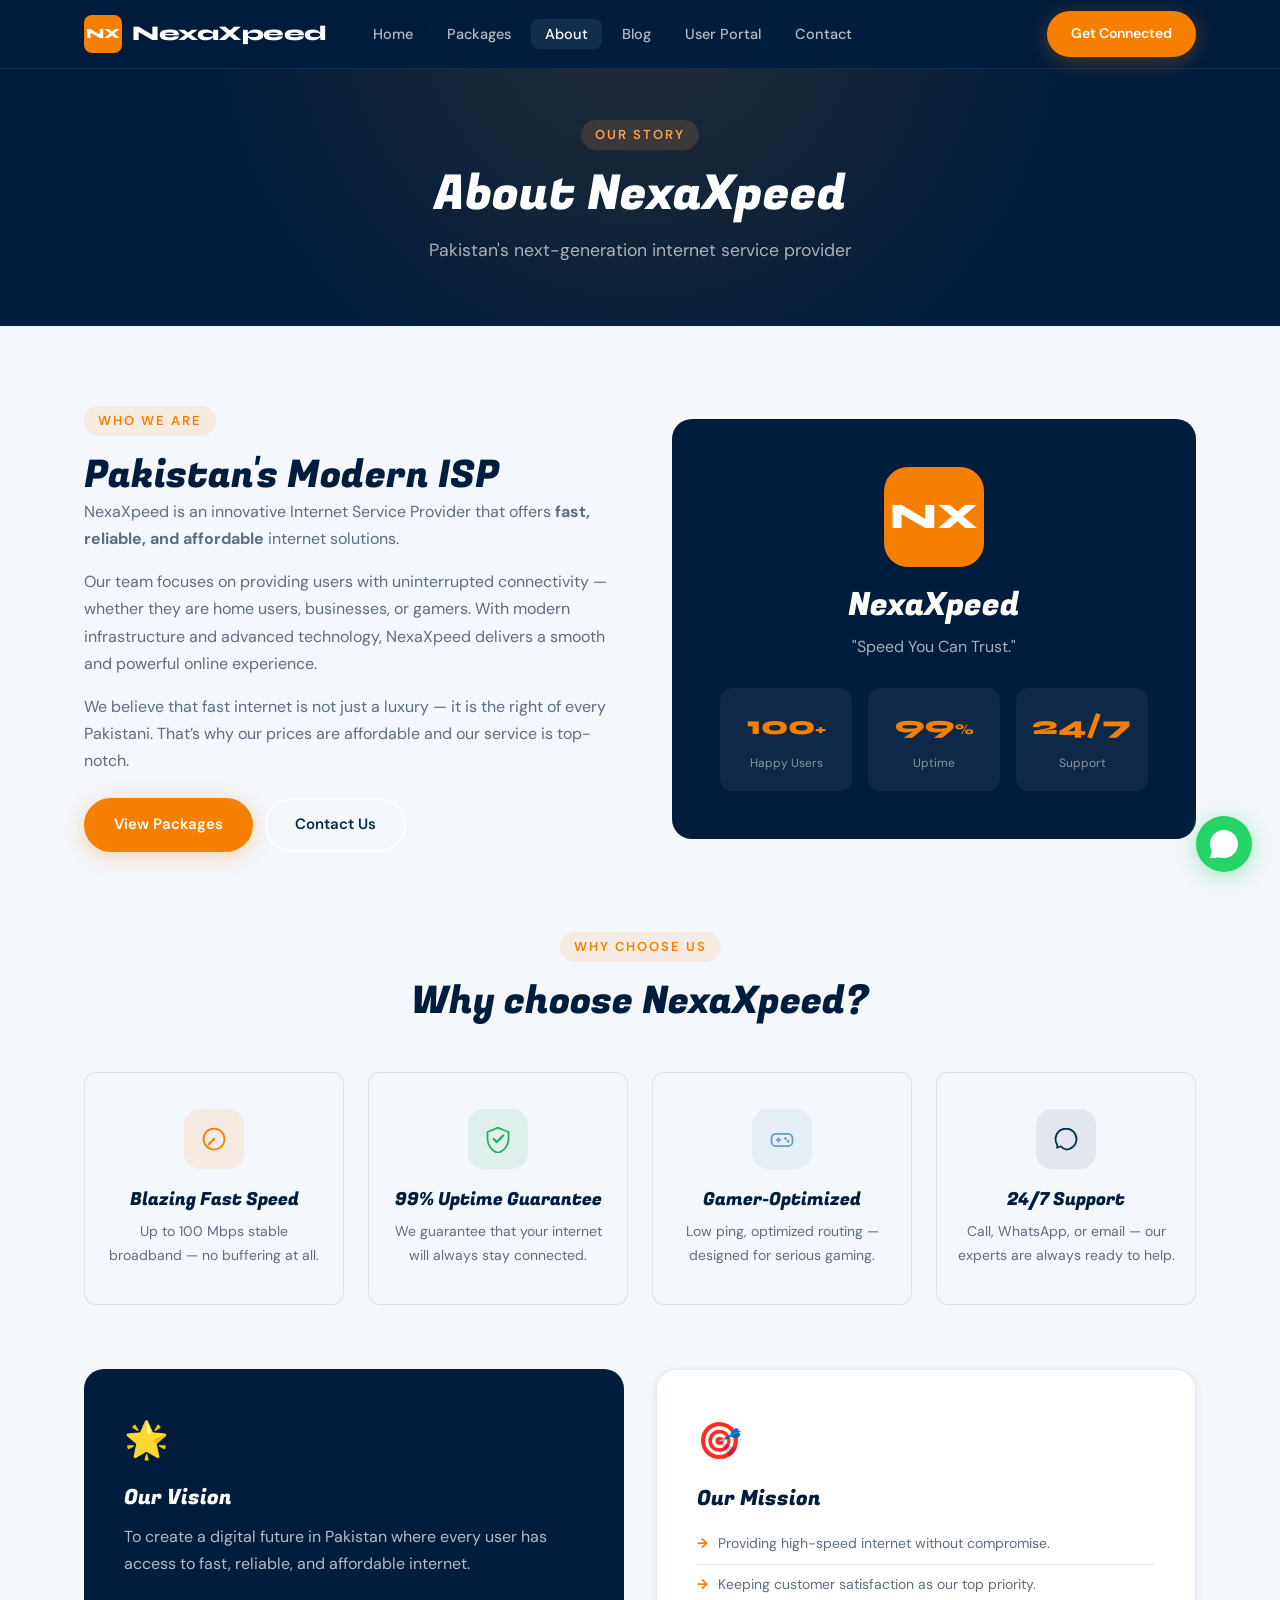
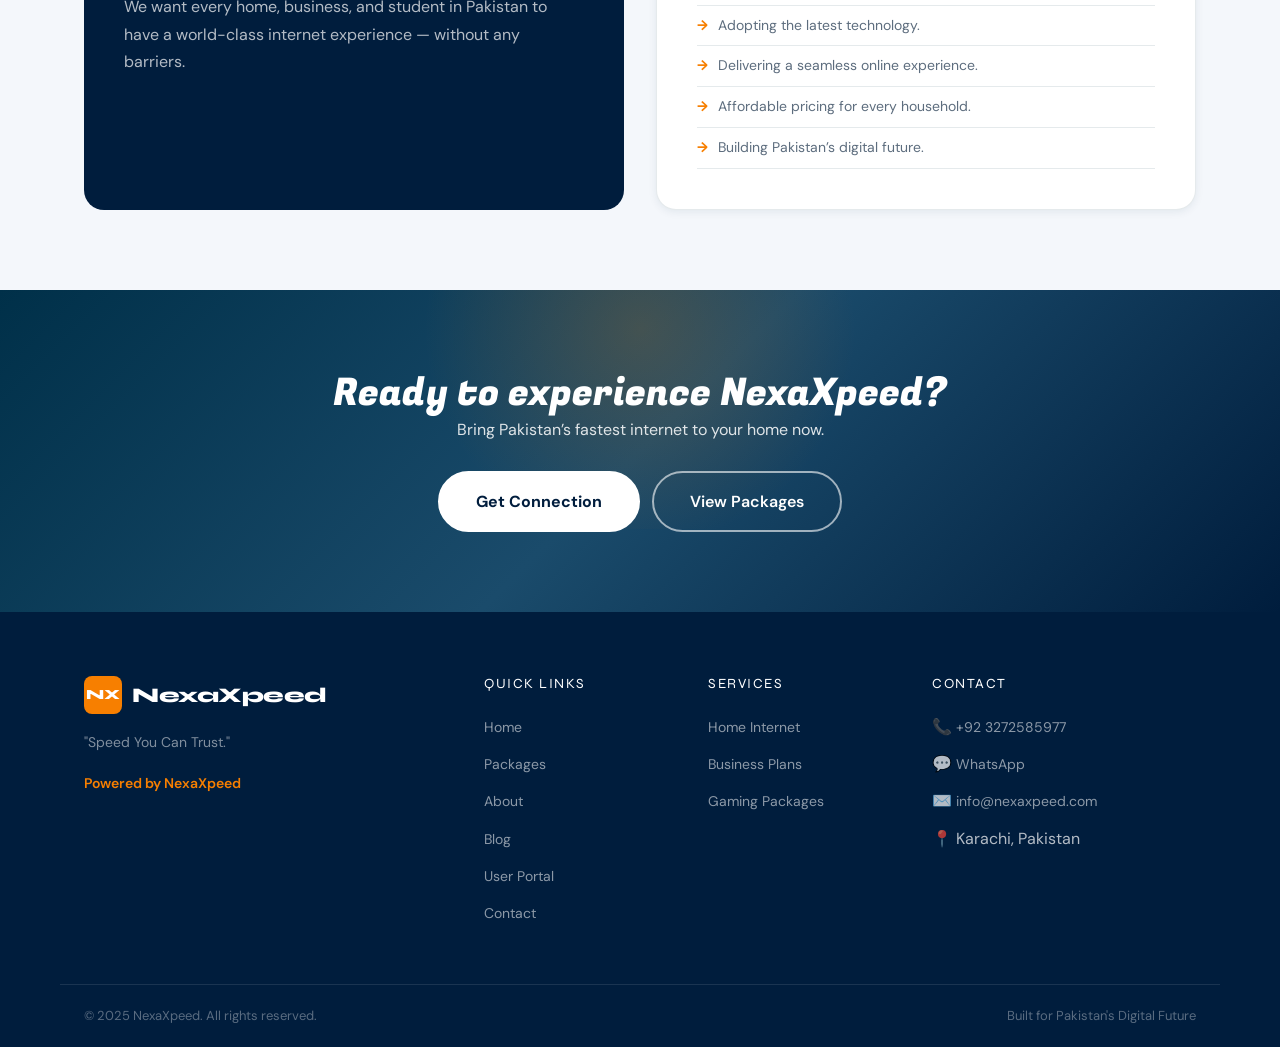
==== commit c0e57146: "first commit" ====
--- a/about.html
+++ b/about.html
@@ -39,10 +39,11 @@
     <div class="about-intro-grid">
       <div>
         <div class="section-label">Who We Are</div>
-        <h2>Pakistan ka Modern ISP</h2>
-        <p>NexaXpeed ek innovative Internet Service Provider hai jo <strong>fast, reliable aur affordable</strong> internet solutions provide karta hai.</p>
-        <p>Humari team ka focus hai users ko uninterrupted connectivity dena — chahe wo home users hon, businesses ya gamers. Modern infrastructure aur advanced technology ke sath, NexaXpeed aapko deta hai ek smooth aur powerful online experience.</p>
-        <p>Hum believe karte hain ke fast internet sirf ek luxury nahi — yeh har Pakistani ka haq hai. Isliye humari prices affordable hain aur service top-notch.</p>
+        <h2>Pakistan's Modern ISP</h2>      
+       <p>NexaXpeed is an innovative Internet Service Provider that offers <strong>fast, reliable, and affordable</strong> internet solutions.</p> 
+      <p>Our team focuses on providing users with uninterrupted connectivity — whether they are home users, businesses, or gamers. With modern infrastructure and advanced technology, NexaXpeed delivers a smooth and powerful online experience.</p>
+      <p> We believe that fast internet is not just a luxury — it is the right of every Pakistani. That’s why our prices are affordable and our service is top-notch.</p>
+        
         <div style="display:flex;gap:12px;margin-top:24px;flex-wrap:wrap;">
           <a href="packages.html" class="btn btn-accent">View Packages</a>
           <a href="contact.html" class="btn btn-outline">Contact Us</a>
@@ -72,7 +73,7 @@
     <!-- WHY US -->
     <div class="section-header center">
       <div class="section-label">Why Choose Us</div>
-      <h2>NexaXpeed kyun choose karein?</h2>
+      <h2>Why choose NexaXpeed?</h2>
     </div>
     <div class="features-grid" style="margin-bottom:64px;">
       <div class="feature-item">
@@ -80,28 +81,28 @@
           <svg viewBox="0 0 32 32" fill="none"><path d="M16 4C9.37 4 4 9.37 4 16s5.37 12 12 12 12-5.37 12-12S22.63 4 16 4z" stroke="currentColor" stroke-width="2"/><path d="M16 16L10 22" stroke="#f77f00" stroke-width="2.5" stroke-linecap="round"/></svg>
         </div>
         <h4>Blazing Fast Speed</h4>
-        <p>Up to 100 Mbps ka stable broadband — buffering ka koi naam nahi.</p>
+        <p>Up to 100 Mbps stable broadband — no buffering at all.</p>
       </div>
       <div class="feature-item">
         <div class="feature-icon-wrap reliable">
           <svg viewBox="0 0 32 32" fill="none"><path d="M16 3L4 8v8c0 7.18 5.15 13.9 12 15.93C22.85 29.9 28 23.18 28 16V8L16 3z" stroke="currentColor" stroke-width="2"/><path d="M11 16l3.5 3.5L22 12" stroke="#27ae60" stroke-width="2.5" stroke-linecap="round"/></svg>
         </div>
         <h4>99% Uptime Guarantee</h4>
-        <p>Hum guarantee dete hain ke aapka internet hamesha connected rahe.</p>
+        <p>We guarantee that your internet will always stay connected.</p>
       </div>
       <div class="feature-item">
         <div class="feature-icon-wrap gaming">
           <svg viewBox="0 0 32 32" fill="none"><rect x="4" y="10" width="24" height="14" rx="5" stroke="currentColor" stroke-width="2"/><line x1="10" y1="17" x2="14" y2="17" stroke="currentColor" stroke-width="2" stroke-linecap="round"/><line x1="12" y1="15" x2="12" y2="19" stroke="currentColor" stroke-width="2" stroke-linecap="round"/><circle cx="20" cy="15.5" r="1.5" fill="#669bbc"/><circle cx="23" cy="18.5" r="1.5" fill="#669bbc"/></svg>
         </div>
         <h4>Gamer-Optimized</h4>
-        <p>Low ping, optimized routing — serious gaming ke liye designed.</p>
+        <p>Low ping, optimized routing — designed for serious gaming.</p>
       </div>
       <div class="feature-item">
         <div class="feature-icon-wrap support">
           <svg viewBox="0 0 32 32" fill="none"><path d="M16 4C9.37 4 4 9.37 4 16c0 2.5.73 4.82 2 6.77V26l4-1.73A11.93 11.93 0 0016 28c6.63 0 12-5.37 12-12S22.63 4 16 4z" stroke="currentColor" stroke-width="2"/></svg>
         </div>
         <h4>24/7 Support</h4>
-        <p>Call, WhatsApp ya email — hamare experts hamesha ready hain.</p>
+        <p>Call, WhatsApp, or email — our experts are always ready to help.</p>
       </div>
     </div>
 
@@ -110,19 +111,19 @@
       <div class="vm-card vision">
         <div class="vm-icon">🌟</div>
         <h3>Our Vision</h3>
-        <p>Pakistan mein ek aisa digital future create karna jahan har user ko fast, reliable aur affordable internet access ho.</p>
-        <p>Hum chahte hain ke Pakistan ka har ghar, har business, aur har student world-class internet experience pa sake — bina kisi barrier ke.</p>
+        <p>To create a digital future in Pakistan where every user has access to fast, reliable, and affordable internet.</p>
+        <p>We want every home, business, and student in Pakistan to have a world-class internet experience — without any barriers.</p>
       </div>
       <div class="vm-card mission">
         <div class="vm-icon">🎯</div>
         <h3>Our Mission</h3>
         <ul class="mission-list">
-          <li>High-speed internet provide karna without compromise</li>
-          <li>Customer satisfaction ko top priority rakhna</li>
-          <li>Latest technology adopt karna</li>
-          <li>Seamless online experience deliver karna</li>
-          <li>Affordable pricing for every household</li>
-          <li>Pakistan ka digital future build karna</li>
+          <li>Providing high-speed internet without compromise.</li>
+          <li>Keeping customer satisfaction as our top priority.</li>
+          <li>Adopting the latest technology.</li>
+          <li>Delivering a seamless online experience.</li>
+          <li>Affordable pricing for every household.</li>
+          <li>Building Pakistan’s digital future.</li>
         </ul>
       </div>
     </div>
@@ -133,7 +134,7 @@
 <section class="bg-accent-gradient section-pad" style="text-align:center;">
   <div class="container" style="position:relative;z-index:1;">
     <h2 class="text-white">Ready to experience NexaXpeed?</h2>
-    <p class="text-white opacity-8">Pakistan ka fastest internet — abhi apne ghar lao</p>
+    <p class="text-white opacity-8">Bring Pakistan’s fastest internet to your home now.</p>
     <div style="display:flex;gap:12px;justify-content:center;margin-top:28px;flex-wrap:wrap;">
       <a href="contact.html" class="btn btn-white btn-lg">Get Connection</a>
       <a href="packages.html" class="btn btn-outline-white btn-lg">View Packages</a>
@@ -146,12 +147,12 @@
     <div class="footer-brand"><a href="index.html" class="logo"><div class="logo-mark">NX</div><span class="logo-text">NexaXpeed</span></a><p>"Speed You Can Trust."</p><p class="footer-tagline">Powered by NexaXpeed</p></div>
     <div class="footer-col"><h5>Quick Links</h5><ul><li><a href="index.html">Home</a></li><li><a href="packages.html">Packages</a></li><li><a href="about.html">About</a></li><li><a href="blog.html">Blog</a></li><li><a href="portal.html">User Portal</a></li><li><a href="contact.html">Contact</a></li></ul></div>
     <div class="footer-col"><h5>Services</h5><ul><li><a href="#">Home Internet</a></li><li><a href="#">Business Plans</a></li><li><a href="#">Gaming Packages</a></li></ul></div>
-    <div class="footer-col"><h5>Contact</h5><ul><li>📞 <a href="tel:+923000000000">+92 300 0000000</a></li><li>💬 <a href="https://wa.me/923000000000">WhatsApp</a></li><li>✉️ <a href="mailto:info@nexaxpeed.com">info@nexaxpeed.com</a></li><li>📍 Karachi, Pakistan</li></ul></div>
+    <div class="footer-col"><h5>Contact</h5><ul><li>📞 <a href="tel:+92 3272585977">+92 3272585977</a></li><li>💬 <a href="https://wa.me/+92 3272585977">WhatsApp</a></li><li>✉️ <a href="mailto:info@nexaxpeed.com">info@nexaxpeed.com</a></li><li>📍 Karachi, Pakistan</li></ul></div>
   </div>
   <div class="footer-bottom"><div class="container footer-bottom-inner"><p>&copy; 2025 NexaXpeed. All rights reserved.</p><p>Built for Pakistan's Digital Future</p></div></div>
 </footer>
 
-<a href="https://wa.me/923000000000" class="wa-fab" target="_blank">
+<a href="https://wa.me/+92 3272585977" class="wa-fab" target="_blank">
   <svg viewBox="0 0 24 24"><path d="M17.472 14.382c-.297-.149-1.758-.867-2.03-.967-.273-.099-.471-.148-.67.15-.197.297-.767.966-.94 1.164-.173.199-.347.223-.644.075-.297-.15-1.255-.463-2.39-1.475-.883-.788-1.48-1.761-1.653-2.059-.173-.297-.018-.458.13-.606.134-.133.298-.347.446-.52.149-.174.198-.298.298-.497.099-.198.05-.371-.025-.52-.075-.149-.669-1.612-.916-2.207-.242-.579-.487-.5-.669-.51-.173-.008-.371-.01-.57-.01-.198 0-.52.074-.792.372-.272.297-1.04 1.016-1.04 2.479 0 1.462 1.065 2.875 1.213 3.074.149.198 2.096 3.2 5.077 4.487.709.306 1.262.489 1.694.625.712.227 1.36.195 1.871.118.571-.085 1.758-.719 2.006-1.413.248-.694.248-1.289.173-1.413-.074-.124-.272-.198-.57-.347z"/><path d="M12 0C5.373 0 0 5.373 0 12c0 2.126.554 4.122 1.526 5.86L.057 23.857a.75.75 0 00.917.917l6.003-1.47A11.945 11.945 0 0012 24c6.627 0 12-5.373 12-12S18.627 0 12 0z"/></svg>
 </a>
 <script src="main.js"></script>
--- a/style.css
+++ b/style.css
@@ -1,566 +1,1096 @@
-  /* ============================================================
-   NexaXpeed ISP — style.css v3
-   Navy + Orange | Full Responsive | SVG Animations
-   ============================================================ */
-
-@import url('https://fonts.googleapis.com/css2?family=Fugaz+One&display=swap');
+/* ============================================
+   NexaXpeed ISP Website — Main Stylesheet
+   Color Palette: Navy + Orange
+   ============================================ */
+
+   @import url('https://fonts.googleapis.com/css2?family=Fugaz+One&display=swap');
 
 :root {
-  --navy-dark:        #001d3d;
-  --navy-primary:     #003049;
-  --navy-light:       #1a4b6b;
-  --accent:           #669bbc;
+  --navy-dark:     #001d3d;
+  --navy-primary:  #003049;
+  --navy-light:    #1a4b6b;
+  --accent:        #669bbc;
   --accent-secondary: #f77f00;
-  --accent-light:     #ff9e4a;
-  --text-primary:     #2c3e50;
-  --text-secondary:   #5d6d7e;
-  --text-light:       #85929e;
-  --text-white:       #ffffff;
-  --bg-primary:       #f4f7fb;
-  --bg-card:          #ffffff;
-  --bg-hover:         #f8f9fa;
-  --success:          #27ae60;
-  --warning:          #f39c12;
-  --error:            #e74c3c;
-  --border:           rgba(0,48,73,0.10);
-  --shadow-sm:        0 2px 10px rgba(0,48,73,0.07);
-  --shadow-md:        0 8px 32px rgba(0,48,73,0.11);
-  --shadow-lg:        0 20px 60px rgba(0,48,73,0.16);
-  --radius-sm:        6px;
-  --radius-md:        12px;
-  --radius-lg:        20px;
-  --nav-h:            68px;
-  --tr:               all 0.28s cubic-bezier(0.4,0,0.2,1);
-}
-
-*,*::before,*::after { box-sizing:border-box; margin:0; padding:0; }
-html { scroll-behavior:smooth; -webkit-text-size-adjust:100%; }
-body { font-family:'DM Sans',-apple-system,BlinkMacSystemFont,sans-serif; font-size:16px; line-height:1.7; color:var(--text-primary); background:var(--bg-primary); overflow-x:hidden; }
-h1,h2,h3,h4,h5,h6 { font-family: "Fugaz One", sans-serif; font-weight:400; line-height:1.15; color:var(--navy-dark); }
-h1 { font-size:clamp(1.9rem,5vw,4rem); }
-h2 { font-size:clamp(1.4rem,3vw,2.4rem); }
-h3 { font-size:clamp(1rem,2vw,1.28rem); }
-h4 { font-size:1rem; }
-p  { color:var(--text-secondary); margin-bottom:1rem; }
-a  { text-decoration:none; color:inherit; transition:var(--tr); }
-ul { list-style:none; }
-img { max-width:100%; display:block; }
-svg { display:block; flex-shrink:0; }
-
-.container { width:100%; max-width:1160px; margin:0 auto; padding:0 clamp(16px,4vw,32px); }
-.section-pad { padding:clamp(52px,8vw,90px) 0; }
-.center { text-align:center; }
-.mt-1 { margin-top:1rem; } .mt-2 { margin-top:2rem; }
-.text-white { color:#fff !important; }
-.text-muted-light { color:rgba(255,255,255,0.7) !important; }
-.text-secondary { color:var(--text-secondary); }
-.opacity-8 { opacity:.85; }
-
-/* ── BUTTONS ── */
-.btn { display:inline-flex; align-items:center; justify-content:center; gap:7px; padding:12px 28px; border-radius:50px; font-family:'DM Sans',sans-serif; font-weight:600; font-size:15px; cursor:pointer; border:2px solid transparent; transition:var(--tr); white-space:nowrap; text-align:center; flex-shrink:0; }
-.btn-lg { padding:14px 34px; font-size:16px; }
-.btn-sm { padding:8px 20px; font-size:14px; }
-.btn-full { width:100%; justify-content:center; }
-.btn-accent { background:var(--accent-secondary); color:#fff; border-color:var(--accent-secondary); box-shadow:0 4px 18px rgba(247,127,0,.3); }
-.btn-accent:hover { background:var(--accent-light); border-color:var(--accent-light); transform:translateY(-2px); box-shadow:0 8px 26px rgba(247,127,0,.4); }
-.btn-primary { background:var(--navy-primary); color:#fff; border-color:var(--navy-primary); }
-.btn-primary:hover { background:var(--navy-light); transform:translateY(-2px); }
-.btn-outline { background:transparent; color:var(--navy-primary); border-color:var(--navy-primary); }
-.btn-outline:hover { background:var(--navy-primary); color:#fff; }
-.btn-outline-light { background:transparent; color:#fff; border-color:rgba(255,255,255,.45); }
-.btn-outline-light:hover { background:rgba(255,255,255,.12); border-color:#fff; }
-.btn-outline-white { background:transparent; color:#fff; border-color:rgba(255,255,255,.55); }
-.btn-outline-white:hover { background:rgba(255,255,255,.12); }
-.btn-white { background:#fff; color:var(--navy-dark); border-color:#fff; font-weight:700; }
-.btn-white:hover { background:var(--bg-primary); transform:translateY(-2px); }
-.btn-wa { background:#25D366; color:#fff; border-color:#25D366; box-shadow:0 4px 18px rgba(37,211,102,.3); }
-.btn-wa:hover { background:#1ebe5d; transform:translateY(-2px); }
-
-/* ── SECTION LABEL ── */
-.section-label { display:inline-flex; align-items:center; gap:6px; font-family:'DM Sans',sans-serif; font-weight:600; font-size:12px; text-transform:uppercase; letter-spacing:2px; color:var(--accent-secondary); background:rgba(247,127,0,.1); padding:4px 14px; border-radius:50px; margin-bottom:14px; }
-.section-label.light { color:var(--accent-light); background:rgba(255,158,74,.15); }
-.section-header { margin-bottom:44px; }
-.section-header h2 { margin-bottom:10px; }
-
-/* ════════════════════════════
-   NAVBAR
-════════════════════════════ */
-.navbar { position:fixed; top:0; left:0; right:0; z-index:1000; background:rgba(0,29,61,.97); backdrop-filter:blur(16px); -webkit-backdrop-filter:blur(16px); border-bottom:1px solid rgba(102,155,188,.12); transition:var(--tr); }
-.navbar.scrolled { box-shadow:0 4px 28px rgba(0,0,0,.35); }
-.nav-inner { display:flex; align-items:center; height:var(--nav-h); gap:20px; }
-.logo { display:flex; align-items:center; gap:10px; flex-shrink:0; text-decoration:none; min-width:0; }
-.logo-mark { width:36px; height:36px; background:var(--accent-secondary); border-radius:8px; display:flex; align-items:center; justify-content:center; flex-shrink:0; }
-.logo-mark svg { width:22px; height:22px; }
-.logo-text { font-family:'Syne',sans-serif; font-weight:800; font-size:clamp(.95rem,2.5vw,1.2rem); color:#fff; letter-spacing:-.5px; white-space:nowrap; overflow:hidden; text-overflow:ellipsis; }
-.nav-links { display:flex; align-items:center; gap:2px; flex:1; }
-.nav-links a { color:rgba(255,255,255,.68); font-weight:500; font-size:14px; padding:7px 11px; border-radius:8px; transition:var(--tr); white-space:nowrap; }
-.nav-links a:hover,.nav-links a.active { color:#fff; background:rgba(102,155,188,.16); }
-.nav-cta { flex-shrink:0; font-size:14px; padding:9px 20px; }
-
-/* ════════════════════════════
-   HAMBURGER — morphing signal bars
-════════════════════════════ */
+  --accent-light:  #ff9e4a;
+  --text-primary:   #2c3e50;
+  --text-secondary: #5d6d7e;
+  --text-light:     #85929e;
+  --text-white:     #ffffff;
+  --bg-primary:  #f4f7fb;
+  --bg-card:     #ffffff;
+  --bg-hover:    #f8f9fa;
+  --success:       #27ae60;
+  --warning:       #f39c12;
+  --error:         #e74c3c;
+  --error-light:   rgba(231, 76, 60, 0.1);
+  --border:        rgba(0,48,73,0.1);
+  --shadow-sm:     0 2px 8px rgba(0,48,73,0.08);
+  --shadow-md:     0 8px 32px rgba(0,48,73,0.12);
+  --shadow-lg:     0 20px 60px rgba(0,48,73,0.16);
+  --radius-sm:     6px;
+  --radius-md:     12px;
+  --radius-lg:     20px;
+  --transition:    all 0.25s ease;
+}
+
+/* ========== RESET & BASE ========== */
+*, *::before, *::after { box-sizing: border-box; margin: 0; padding: 0; }
+html { scroll-behavior: smooth; }
+
+body {
+  font-family: 'DM Sans', -apple-system, sans-serif;
+  font-size: 16px;
+  line-height: 1.7;
+  color: var(--text-primary);
+  background: var(--bg-primary);
+  overflow-x: hidden;
+}
+
+h1, h2, h3, h4, h5, h6 {
+  font-family: 'Fugaz One', cursive;
+  font-weight: 400;
+  line-height: 1.2;
+  color: var(--navy-dark);
+}
+
+h1 { font-size: clamp(2.2rem, 5vw, 4rem); }
+h2 { font-size: clamp(1.6rem, 3vw, 2.5rem); }
+h3 { font-size: 1.3rem; }
+h4 { font-size: 1.1rem; }
+
+p { color: var(--text-secondary); margin-bottom: 1rem; }
+a { text-decoration: none; color: inherit; transition: var(--transition); }
+ul { list-style: none; }
+img { max-width: 100%; display: block; }
+
+.container {
+  max-width: 1160px;
+  margin: 0 auto;
+  padding: 0 24px;
+}
+
+.section-pad { padding: 80px 0; }
+.center { text-align: center; }
+.mt-1 { margin-top: 1rem; }
+.mt-2 { margin-top: 2rem; }
+.ml-1 { margin-left: 1rem; }
+.text-white { color: var(--text-white) !important; }
+.text-muted-light { color: rgba(255,255,255,0.7) !important; }
+.text-secondary { color: var(--text-secondary); }
+.opacity-8 { opacity: 0.85; }
+
+/* ========== BUTTONS ========== */
+.btn {
+  display: inline-flex;
+  align-items: center;
+  justify-content: center;
+  padding: 12px 28px;
+  border-radius: 50px;
+  font-family: 'DM Sans', sans-serif;
+  font-weight: 600;
+  font-size: 15px;
+  cursor: pointer;
+  border: 2px solid transparent;
+  transition: var(--transition);
+  white-space: nowrap;
+  gap: 6px;
+}
+.btn-lg { padding: 15px 36px; font-size: 16px; }
+.btn-sm { padding: 8px 20px; font-size: 14px; }
+
+.btn-accent {
+  background: var(--accent-secondary);
+  color: #fff;
+  border-color: var(--accent-secondary);
+  box-shadow: 0 4px 20px rgba(247,127,0,0.3);
+}
+.btn-accent:hover { background: var(--accent-light); border-color: var(--accent-light); transform:scale(1.04); box-shadow: 0 8px 28px rgba(247,127,0,0.4); }
+
+.btn-primary {
+  background: var(--navy-primary);
+  color: #fff;
+  border-color: var(--navy-primary);
+}
+.btn-primary:hover { background: var(--navy-light); transform: scale(1.04); }
+
+.btn-outline {
+  background: transparent;
+  color: var(--navy-primary);
+  border-color: white;
+}
+.btn-outline:hover { background: var(--navy-primary); color: #fff; }
+
+.btn-outline-light {
+  background: transparent;
+  color: #fff;
+  border-color: rgba(255,255,255,0.5);
+}
+.btn-outline-light:hover { background: rgba(255,255,255,0.15); border-color: #fff; }
+
+.btn-outline-white {
+  background: transparent;
+  color: #fff;
+  border-color: rgba(255,255,255,0.6);
+}
+.btn-outline-white:hover { background: rgba(255,255,255,0.15); }
+
+.btn-white {
+  background: #fff;
+  color: var(--navy-dark);
+  border-color: #fff;
+  font-weight: 700;
+}
+.btn-white:hover { background: var(--bg-primary); transform: scale(1.04 ); }
+
+/* ========== SECTION LABEL ========== */
+.section-label {
+  display: inline-block;
+  font-family: 'DM Sans', sans-serif;
+  font-weight: 600;
+  font-size: 13px;
+  text-transform: uppercase;
+  letter-spacing: 2px;
+  color: var(--accent-secondary);
+  background: rgba(247,127,0,0.1);
+  padding: 4px 14px;
+  border-radius: 50px;
+  margin-bottom: 16px;
+}
+.section-label.light { color: var(--accent-light); background: rgba(255,158,74,0.15); }
+
+.section-header { margin-bottom: 48px; }
+.section-header h2 { margin-bottom: 12px; }
+
+/* ========== NAVBAR ========== */
+.navbar {
+  position: fixed;
+  top: 0;
+  left: 0;
+  right: 0;
+  z-index: 1000;
+  background: rgba(0,29,61,0.95);
+  backdrop-filter: blur(12px);
+  -webkit-backdrop-filter: blur(12px);
+  border-bottom: 1px solid rgba(102,155,188,0.15);
+  transition: var(--transition);
+}
+.navbar.scrolled { box-shadow: 0 4px 24px rgba(0,0,0,0.3); }
+
+.nav-inner {
+  display: flex;
+  align-items: center;
+  height: 68px;
+  gap: 32px;
+}
+
+.logo {
+  display: flex;
+  align-items: center;
+  gap: 10px;
+  flex-shrink: 0;
+}
+.logo-mark {
+  width: 38px;
+  height: 38px;
+  background: var(--accent-secondary);
+  border-radius: 8px;
+  display: flex;
+  align-items: center;
+  justify-content: center;
+  font-family: 'Syne', sans-serif;
+  font-weight: 800;
+  font-size: 14px;
+  color: #fff;
+  letter-spacing: 0;
+}
+.logo-text {
+  font-family: 'Syne', sans-serif;
+  font-weight: 800;
+  font-size: 1.3rem;
+  color: #fff;
+  letter-spacing: -0.5px;
+}
+
+.nav-links {
+  display: flex;
+  align-items: center;
+  gap: 6px;
+  flex: 1;
+}
+.nav-links a {
+  color: rgba(255,255,255,0.7);
+  font-weight: 500;
+  font-size: 14.5px;
+  padding: 6px 14px;
+  border-radius: 8px;
+  transition: var(--transition);
+}
+.nav-links a:hover, .nav-links a.active {
+  color: #fff;
+  background: rgba(102,155,188,0.15);
+}
+
+.nav-cta { flex-shrink: 0; font-size: 14px; padding: 9px 22px; }
+
 .hamburger {
-  display:none;
-  width:44px; height:44px;
-  background:rgba(255,255,255,.05);
-  border:1.5px solid rgba(102,155,188,.35);
-  border-radius:10px;
-  cursor:pointer;
-  align-items:center; justify-content:center;
-  flex-shrink:0;
-  margin-left:auto;
-  position:relative;
-  transition:background .3s, border-color .3s;
-  overflow:hidden;
-  padding:0;
-}
-.hamburger:hover { background:rgba(102,155,188,.12); border-color:rgba(102,155,188,.6); }
-
-/* The icon: 3 bars that morph */
-.hb-icon { position:relative; width:20px; height:15px; display:flex; flex-direction:column; justify-content:space-between; }
-.hb-bar {
-  display:block; height:2px; border-radius:2px; background:#fff;
-  transform-origin:center;
-  transition:
-    transform .38s cubic-bezier(.68,-.55,.27,1.55),
-    opacity .25s ease,
-    width .3s ease,
-    background-color .25s ease;
-}
-.hb-bar:nth-child(1) { width:20px; }
-.hb-bar:nth-child(2) { width:13px; background:var(--accent-secondary); align-self:flex-end; }
-.hb-bar:nth-child(3) { width:20px; }
-
-/* Active state → clean X */
-.hamburger.is-open { background:rgba(247,127,0,.1); border-color:var(--accent-secondary); }
-.hamburger.is-open .hb-bar:nth-child(1) { transform:translateY(6.5px) rotate(45deg); width:20px; }
-.hamburger.is-open .hb-bar:nth-child(2) { opacity:0; transform:scaleX(0); }
-.hamburger.is-open .hb-bar:nth-child(3) { transform:translateY(-6.5px) rotate(-45deg); background:var(--accent-secondary); }
-
-/* ════════════════════════════
-   MOBILE DRAWER (slides from right)
-════════════════════════════ */
-.nav-drawer { position:fixed; top:var(--nav-h); left:0; right:0; bottom:0; z-index:999; visibility:hidden; pointer-events:none; }
-.drawer-overlay { position:absolute; inset:0; background:rgba(0,13,28,.65); backdrop-filter:blur(5px); opacity:0; transition:opacity .32s ease; }
-.drawer-panel {
-  position:absolute; top:0; right:0;
-  width:min(300px,85vw); height:100%;
-  background:var(--navy-dark);
-  border-left:1px solid rgba(102,155,188,.15);
-  transform:translateX(110%);
-  transition:transform .36s cubic-bezier(0.4,0,0.2,1);
-  display:flex; flex-direction:column;
-  overflow-y:auto;
-  -webkit-overflow-scrolling:touch;
-}
-
-.nav-drawer.is-open { visibility:visible; pointer-events:all; }
-.nav-drawer.is-open .drawer-overlay { opacity:1; }
-.nav-drawer.is-open .drawer-panel { transform:translateX(0); }
-
-.drawer-head {
-  display:flex; align-items:center; justify-content:space-between;
-  padding:18px 20px 14px;
-  border-bottom:1px solid rgba(255,255,255,.07);
-  flex-shrink:0;
-}
-.drawer-logo-wrap { display:flex; align-items:center; gap:9px; }
-.drawer-logo-mark { width:30px; height:30px; background:var(--accent-secondary); border-radius:7px; display:flex; align-items:center; justify-content:center; flex-shrink:0; }
-.drawer-logo-mark svg { width:18px; height:18px; }
-.drawer-logo-text { font-family:'Syne',sans-serif; font-weight:800; font-size:.98rem; color:#fff; white-space:nowrap; }
-
-.drawer-close { width:32px; height:32px; background:rgba(255,255,255,.06); border:1px solid rgba(255,255,255,.12); border-radius:7px; display:flex; align-items:center; justify-content:center; cursor:pointer; transition:var(--tr); flex-shrink:0; }
-.drawer-close:hover { background:rgba(247,127,0,.15); border-color:var(--accent-secondary); }
-.drawer-close svg { width:16px; height:16px; stroke:#fff; stroke-width:2; }
-
-.drawer-nav { padding:10px 12px; flex:1; }
-.drawer-link {
-  display:flex; align-items:center; gap:12px;
-  padding:11px 13px; border-radius:10px;
-  color:rgba(255,255,255,.62); font-weight:500; font-size:14.5px;
-  transition:var(--tr); margin-bottom:2px; text-decoration:none;
-}
-.drawer-link svg { width:17px; height:17px; flex-shrink:0; opacity:.65; transition:opacity .22s; }
-.drawer-link:hover,.drawer-link.active { color:#fff; background:rgba(102,155,188,.13); }
-.drawer-link:hover svg,.drawer-link.active svg { opacity:1; }
-.drawer-link.active { color:var(--accent-secondary); }
-.drawer-link.active svg { color:var(--accent-secondary); opacity:1; }
-
-.drawer-sep { height:1px; background:rgba(255,255,255,.07); margin:8px 12px; }
-.drawer-foot { padding:10px 12px 28px; }
-.drawer-foot .btn { display:flex; width:100%; justify-content:center; }
-
-/* ════════════════════════════
-   HERO
-════════════════════════════ */
-.hero { position:relative; min-height:100svh; background:var(--navy-dark); display:flex; align-items:center; padding-top:var(--nav-h); overflow:hidden; }
-
-.hero-bg { position:absolute; inset:0; width:100%; height:100%; pointer-events:none; }
-
-/* SVG animations */
-.orb1 { animation:orbDrift1 9s ease-in-out infinite; }
-.orb2 { animation:orbDrift2 11s ease-in-out infinite; }
-@keyframes orbDrift1 { 0%,100%{transform:translate(0,0);}50%{transform:translate(-24px,28px);} }
-@keyframes orbDrift2 { 0%,100%{transform:translate(0,0);}50%{transform:translate(18px,-22px);} }
-.grid-dots { animation:gridFloat 14s ease-in-out infinite; }
-@keyframes gridFloat { 0%,100%{transform:translate(0,0);}50%{transform:translate(7px,-10px);} }
-.cline { stroke-dasharray:400; stroke-dashoffset:400; animation:drawCline 5s ease forwards; }
-.cline:nth-child(1){animation-delay:.4s;}
-.cline:nth-child(2){animation-delay:.9s;}
-.cline:nth-child(3){animation-delay:1.4s;}
-.cline:nth-child(4){animation-delay:1.9s;}
-@keyframes drawCline { to{stroke-dashoffset:0;} }
-.cdot { animation:dotPulse 2.5s ease-in-out infinite; }
-.cdot:nth-child(2){animation-delay:.6s;}
-.cdot:nth-child(3){animation-delay:1.2s;}
-.cdot:nth-child(4){animation-delay:1.8s;}
-.cdot:nth-child(5){animation-delay:2.4s;}
-@keyframes dotPulse { 0%,100%{r:3.5;opacity:.9;}50%{r:5.5;opacity:.3;} }
-.hex1,.hex2 { animation:hexSpin 18s linear infinite; transform-origin:center; }
-.hex2 { animation-direction:reverse; animation-duration:24s; }
-@keyframes hexSpin { from{transform:rotate(0deg);}to{transform:rotate(360deg);} }
-
-.hero-content { position:relative; z-index:2; padding-top:clamp(16px,4vw,48px); padding-bottom:clamp(48px,8vw,90px); max-width:640px; }
-.hero-badge { display:inline-flex; align-items:center; gap:8px; background:rgba(102,155,188,.14); border:1px solid rgba(102,155,188,.28); color:var(--accent); font-size:12px; font-weight:600; letter-spacing:.5px; padding:5px 14px; border-radius:50px; margin-bottom:18px; }
-.badge-dot { width:7px; height:7px; background:var(--success); border-radius:50%; flex-shrink:0; animation:blink 2s ease-in-out infinite; }
-@keyframes blink { 0%,100%{opacity:1;}50%{opacity:.25;} }
-.hero-title { color:#fff; font-weight:800; margin-bottom:16px; word-break:break-word; }
-.accent-text { color:var(--accent-secondary); }
-.hero-sub { font-size:clamp(14px,2.2vw,17px); color:rgba(255,255,255,.68); max-width:500px; margin-bottom:30px; }
-.hero-sub strong { color:#fff; }
-.hero-btns { display:flex; flex-wrap:wrap; gap:12px; }
-.hero-stats { display:flex; align-items:center; gap:clamp(14px,3vw,32px); margin-top:44px; padding-top:26px; border-top:1px solid rgba(255,255,255,.1); flex-wrap:wrap; row-gap:10px; }
-.stat-num { display:block; font-family:'Syne',sans-serif; font-weight:800; font-size:clamp(1.35rem,2.8vw,2rem); color:#fff; line-height:1; }
-.stat-unit { font-size:.85rem; color:var(--accent-secondary); }
-.stat-label { font-size:11px; color:rgba(255,255,255,.42); text-transform:uppercase; letter-spacing:1px; }
-.stat-divider { width:1px; height:36px; background:rgba(255,255,255,.1); flex-shrink:0; }
-
-/* Hero visual (router + rings) */
-.hero-visual { position:absolute; right:5%; top:50%; transform:translateY(-50%); width:clamp(200px,24vw,290px); height:clamp(200px,24vw,290px); display:flex; align-items:center; justify-content:center; }
-.router-anim { position:relative; z-index:2; width:clamp(90px,11vw,120px); animation:routerBob 4s ease-in-out infinite; }
-.router-anim svg { width:100%; height:auto; }
-@keyframes routerBob { 0%,100%{transform:translateY(0);}50%{transform:translateY(-10px);} }
-.harc { position:absolute; border-radius:50%; border:1.5px solid; animation:arcExpand 3s ease-out infinite; }
-.harc1 { inset:24%; border-color:rgba(247,127,0,.55); animation-delay:0s; }
-.harc2 { inset:8%; border-color:rgba(102,155,188,.3); animation-delay:1s; }
-.harc3 { inset:-10%; border-color:rgba(247,127,0,.14); animation-delay:2s; }
-@keyframes arcExpand { 0%{opacity:.85;transform:scale(.82);}100%{opacity:0;transform:scale(1);} }
-
-/* ════════════════════════════
-   INTRO SECTION
-════════════════════════════ */
-.intro-section { background:var(--bg-primary); position:relative; overflow:hidden; }
-.intro-section-bg { position:absolute; top:0; right:0; width:50%; height:100%; pointer-events:none; opacity:.4; }
-.intro-grid { display:grid; grid-template-columns:1fr 1fr; gap:clamp(28px,6vw,64px); align-items:center; }
-.intro-text h2 { margin-bottom:16px; }
-.intro-cards { display:grid; grid-template-columns:1fr 1fr; gap:14px; }
-.intro-card { background:var(--bg-card); border-radius:var(--radius-md); padding:clamp(16px,3vw,24px); border:1px solid var(--border); box-shadow:var(--shadow-sm); transition:var(--tr); }
-.intro-card:hover { transform:translateY(-4px); box-shadow:var(--shadow-md); }
-.intro-card.accent-card { background:var(--navy-dark); }
-.intro-card.accent-card h4 { color:#fff; }
-.intro-card.accent-card p { color:rgba(255,255,255,.62); }
-.icard-icon { width:34px; height:34px; margin-bottom:11px; }
-.icard-icon svg { width:100%; height:100%; }
-.intro-card h4 { font-size:.93rem; margin-bottom:5px; }
-.intro-card p { font-size:13px; margin:0; }
-
-/* ════════════════════════════
-   PACKAGES SECTION
-════════════════════════════ */
-.bg-navy { background:var(--navy-primary); }
-.pkg-grid { display:grid; grid-template-columns:repeat(4,1fr); gap:16px; margin-bottom:34px; }
-.pkg-card { background:rgba(255,255,255,.05); border:1px solid rgba(255,255,255,.1); border-radius:var(--radius-md); padding:clamp(16px,3vw,26px) clamp(12px,2vw,18px); color:#fff; position:relative; transition:var(--tr); }
-.pkg-card:hover { background:rgba(255,255,255,.08); transform:translateY(-4px); }
-.pkg-card.pkg-featured { background:rgba(247,127,0,.1); border-color:var(--accent-secondary); transform:scale(1.03); }
-.pkg-card.pkg-featured:hover { transform:scale(1.03) translateY(-4px); }
-.pkg-badge { position:absolute; top:-12px; left:50%; transform:translateX(-50%); background:var(--accent-secondary); color:#fff; font-size:10.5px; font-weight:700; padding:3px 13px; border-radius:50px; white-space:nowrap; }
-.pkg-icon { width:34px; height:34px; margin-bottom:12px; }
-.pkg-icon svg { width:100%; height:100%; }
-.pkg-card h3 { font-size:.97rem; margin-bottom:5px; color:#fff; }
-.pkg-card > p { font-size:12.5px; color:rgba(255,255,255,.58); margin-bottom:13px; }
-.pkg-features { margin-bottom:16px; }
-.pkg-features li { font-size:12px; color:rgba(255,255,255,.76); padding:5px 0; border-bottom:1px solid rgba(255,255,255,.07); display:flex; align-items:center; gap:7px; }
-.pkg-features li svg { width:11px; height:11px; flex-shrink:0; color:var(--success); }
-
-/* ════════════════════════════
-   FEATURES
-════════════════════════════ */
-.features-section { background:var(--bg-card); }
-.features-grid { display:grid; grid-template-columns:repeat(4,1fr); gap:20px; }
-.feature-item { text-align:center; padding:clamp(20px,4vw,34px) clamp(12px,2vw,18px); border-radius:var(--radius-md); border:1px solid var(--border); background:var(--bg-primary); transition:var(--tr); }
-.feature-item:hover { transform:translateY(-5px); box-shadow:var(--shadow-md); background:var(--bg-card); }
-.feature-icon-wrap { width:56px; height:56px; border-radius:14px; display:flex; align-items:center; justify-content:center; margin:0 auto 16px; }
-.feature-icon-wrap svg { width:25px; height:25px; }
-.feature-icon-wrap.speed   { background:rgba(247,127,0,.1);   color:var(--accent-secondary); }
-.feature-icon-wrap.reliable{ background:rgba(39,174,96,.1);   color:var(--success); }
-.feature-icon-wrap.gaming  { background:rgba(102,155,188,.12); color:var(--accent); }
-.feature-icon-wrap.support { background:rgba(0,48,73,.08);    color:var(--navy-primary); }
-.feature-item h4 { margin-bottom:8px; }
-.feature-item p { font-size:13.5px; margin:0; }
-
-/* ════════════════════════════
-   TICKER
-════════════════════════════ */
-.speed-ticker { background:var(--navy-dark); border-top:1px solid rgba(102,155,188,.1); border-bottom:1px solid rgba(102,155,188,.1); padding:12px 0; overflow:hidden; }
-.ticker-track { display:flex; white-space:nowrap; animation:tickerScroll 30s linear infinite; width:max-content; }
-.ticker-item { display:inline-flex; align-items:center; gap:7px; font-size:12.5px; font-weight:600; color:rgba(255,255,255,.52); padding:0 18px; letter-spacing:.2px; }
-.ticker-item svg { width:13px; height:13px; flex-shrink:0; }
-.ticker-item:nth-child(odd) svg { color:var(--accent-secondary); opacity:.8; }
-.ticker-item:nth-child(even) svg { color:var(--accent); opacity:.6; }
-.ticker-sep { display:inline-block; width:4px; height:4px; border-radius:50%; background:rgba(102,155,188,.28); margin:0 8px; align-self:center; }
-@keyframes tickerScroll { 0%{transform:translateX(0);}100%{transform:translateX(-50%);} }
-
-/* ════════════════════════════
-   CTA
-════════════════════════════ */
-.bg-accent-gradient { background:linear-gradient(135deg,var(--navy-primary) 0%,var(--navy-light) 50%,var(--navy-dark) 100%); position:relative; overflow:hidden; }
-.bg-accent-gradient::before { content:''; position:absolute; top:-50%; left:50%; transform:translateX(-50%); width:600px; height:400px; background:radial-gradient(circle,rgba(247,127,0,.2) 0%,transparent 60%); pointer-events:none; }
-.cta-section .container { position:relative; z-index:1; }
-.cta-section h2 { font-size:clamp(1.35rem,3vw,2.2rem); margin-bottom:10px; }
-.cta-btns { display:flex; align-items:center; justify-content:center; gap:12px; flex-wrap:wrap; margin-top:26px; }
-
-/* ════════════════════════════
-   FOOTER
-════════════════════════════ */
-.footer { background:var(--navy-dark); color:rgba(255,255,255,.62); padding-top:56px; }
-.footer-grid { display:grid; grid-template-columns:2fr 1fr 1fr 1.5fr; gap:clamp(22px,4vw,48px); padding-bottom:42px; border-bottom:1px solid rgba(255,255,255,.08); }
-.footer-brand p { font-size:13px; color:rgba(255,255,255,.42); margin-top:13px; line-height:1.8; }
-.footer-tagline { color:var(--accent-secondary)!important; font-weight:600; margin-top:5px; }
-.footer-col h5 { font-family:'Syne',sans-serif; color:#fff; font-size:11.5px; text-transform:uppercase; letter-spacing:2px; margin-bottom:16px; }
-.footer-col ul li { margin-bottom:8px; }
-.footer-col ul li a { color:rgba(255,255,255,.45); font-size:13px; transition:var(--tr); display:inline-flex; align-items:center; gap:6px; }
-.footer-col ul li a:hover { color:var(--accent-secondary); }
-.footer-col ul li a svg { width:12px; height:12px; flex-shrink:0; opacity:.55; }
-.footer-bottom { padding:16px 0; }
-.footer-bottom-inner { display:flex; justify-content:space-between; align-items:center; flex-wrap:wrap; gap:6px; }
-.footer-bottom p { font-size:12px; color:rgba(255,255,255,.25); margin:0; }
-
-/* ════════════════════════════
-   PAGE BANNER
-════════════════════════════ */
-.page-banner { background:var(--navy-dark); padding:clamp(96px,13vw,128px) 0 clamp(42px,6vw,62px); text-align:center; position:relative; overflow:hidden; }
-.page-banner-bg { position:absolute; inset:0; pointer-events:none; }
-.page-banner .container { position:relative; z-index:1; }
-.page-banner h1 { color:#fff; margin-bottom:10px; }
-.page-banner p { color:rgba(255,255,255,.58); font-size:clamp(13.5px,2vw,16px); max-width:460px; margin:0 auto; }
-
-/* ════════════════════════════
-   PACKAGES PAGE
-════════════════════════════ */
-.packages-page-section { padding:clamp(48px,8vw,90px) 0; background:var(--bg-primary); }
-.packages-full-grid { display:grid; grid-template-columns:repeat(4,1fr); gap:18px; margin-bottom:56px; }
-.plan-card { background:var(--bg-card); border:1px solid var(--border); border-radius:var(--radius-lg); padding:clamp(22px,4vw,34px) clamp(14px,3vw,22px); text-align:center; transition:var(--tr); position:relative; }
-.plan-card:hover { transform:translateY(-6px); box-shadow:var(--shadow-lg); }
-.plan-card.featured { background:var(--navy-dark); border-color:var(--accent-secondary); transform:scale(1.04); }
-.plan-card.featured:hover { transform:scale(1.04) translateY(-6px); }
-.plan-card.featured h3,.plan-card.featured .plan-price { color:#fff; }
-.plan-card.featured p,.plan-card.featured .plan-feature { color:rgba(255,255,255,.62); }
-.plan-badge { position:absolute; top:-12px; left:50%; transform:translateX(-50%); background:var(--accent-secondary); color:#fff; font-size:10.5px; font-weight:700; text-transform:uppercase; letter-spacing:.8px; padding:3px 13px; border-radius:50px; white-space:nowrap; }
-.plan-icon { width:40px; height:40px; margin:0 auto 12px; }
-.plan-icon svg { width:100%; height:100%; }
-.plan-card h3 { font-size:1.1rem; margin-bottom:5px; }
-.plan-card > p { font-size:12.5px; margin-bottom:14px; color:var(--text-secondary); }
-.plan-price { font-family:'Syne',sans-serif; font-size:clamp(1.7rem,3vw,2.4rem); font-weight:800; color:var(--navy-dark); line-height:1; margin-bottom:4px; }
-.plan-price span { font-size:.85rem; font-weight:400; }
-.plan-speed { font-size:12px; color:var(--accent-secondary); font-weight:600; margin-bottom:18px; }
-.plan-features { text-align:left; margin-bottom:20px; }
-.plan-feature { font-size:13px; color:var(--text-secondary); padding:6px 0; border-bottom:1px solid var(--border); display:flex; align-items:center; gap:8px; }
-.plan-feature svg { width:12px; height:12px; flex-shrink:0; }
-.plan-feature.ok svg { color:var(--success); }
-.plan-feature.no svg { color:var(--error); }
-
-.comparison-table-wrap { overflow-x:auto; -webkit-overflow-scrolling:touch; border-radius:var(--radius-lg); box-shadow:var(--shadow-sm); }
-.comparison-table { width:100%; min-width:500px; border-collapse:collapse; background:var(--bg-card); }
-.comparison-table th { background:var(--navy-dark); color:#fff; font-family:'Syne',sans-serif; font-weight:600; padding:13px 15px; text-align:left; font-size:12.5px; white-space:nowrap; }
-.comparison-table td { padding:11px 15px; border-bottom:1px solid var(--border); font-size:12.5px; color:var(--text-secondary); }
-.comparison-table tr:last-child td { border-bottom:none; }
-.comparison-table tr:hover td { background:var(--bg-hover); }
-.comparison-table td:first-child { font-weight:600; color:var(--text-primary); }
-.comparison-table th.hl,.comparison-table td.hl { background:rgba(247,127,0,.07); }
-.check { color:var(--success); font-weight:700; }
-.cross { color:var(--error); }
-
-/* ════════════════════════════
-   CONTACT PAGE
-════════════════════════════ */
-.contact-section { padding:clamp(48px,8vw,90px) 0; background:var(--bg-primary); }
-.contact-grid { display:grid; grid-template-columns:1.4fr 1fr; gap:clamp(22px,4vw,48px); align-items:start; }
-.contact-form-wrap { background:var(--bg-card); border-radius:var(--radius-lg); padding:clamp(20px,5vw,46px); box-shadow:var(--shadow-md); border:1px solid var(--border); }
-.contact-form-wrap h3 { margin-bottom:6px; }
-.contact-form-wrap > p { margin-bottom:22px; }
-.form-group { margin-bottom:16px; }
-.form-group label { display:block; font-weight:600; font-size:13px; color:var(--text-primary); margin-bottom:6px; }
-.form-group input,.form-group textarea,.form-group select { width:100%; padding:10px 13px; border:1.5px solid var(--border); border-radius:var(--radius-sm); font-family:'DM Sans',sans-serif; font-size:14px; color:var(--text-primary); background:var(--bg-primary); transition:var(--tr); outline:none; appearance:none; -webkit-appearance:none; }
-.form-group input:focus,.form-group textarea:focus,.form-group select:focus { border-color:var(--accent); background:#fff; box-shadow:0 0 0 3px rgba(102,155,188,.15); }
-.form-group textarea { min-height:108px; resize:vertical; }
-.form-row { display:grid; grid-template-columns:1fr 1fr; gap:13px; }
-.info-card { background:var(--navy-dark); border-radius:var(--radius-lg); padding:clamp(20px,4vw,34px); margin-bottom:16px; }
-.info-card h3 { color:#fff; margin-bottom:18px; }
-.info-item { display:flex; gap:12px; margin-bottom:16px; align-items:flex-start; }
-.info-item:last-child { margin-bottom:0; }
-.info-icon { width:40px; height:40px; background:rgba(102,155,188,.12); border-radius:9px; display:flex; align-items:center; justify-content:center; flex-shrink:0; }
-.info-icon svg { width:19px; height:19px; color:var(--accent); }
-.info-item h5 { color:#fff; font-size:12.5px; margin-bottom:2px; }
-.info-item p,.info-item a { color:rgba(255,255,255,.5); font-size:12.5px; margin:0; transition:var(--tr); }
-.info-item a:hover { color:var(--accent-secondary); }
-.map-placeholder { background:var(--bg-card); border-radius:var(--radius-md); border:1px solid var(--border); height:190px; display:flex; align-items:center; justify-content:center; flex-direction:column; gap:8px; }
-.map-icon { width:34px; height:34px; }
-.map-icon svg { width:100%; height:100%; color:var(--accent-secondary); }
-.map-placeholder p { font-size:12.5px; margin:0; color:var(--text-secondary); }
-
-/* ════════════════════════════
-   ABOUT PAGE
-════════════════════════════ */
-.about-section { padding:clamp(48px,8vw,90px) 0; background:var(--bg-primary); }
-.about-intro-grid { display:grid; grid-template-columns:1fr 1fr; gap:clamp(26px,6vw,64px); align-items:center; margin-bottom:clamp(44px,8vw,80px); }
-.about-visual { background:var(--navy-dark); border-radius:var(--radius-lg); padding:clamp(26px,5vw,46px); text-align:center; }
-.about-logo-big { width:86px; height:86px; background:var(--accent-secondary); border-radius:20px; display:flex; align-items:center; justify-content:center; margin:0 auto 14px; flex-shrink:0; }
-.about-logo-big svg { width:48px; height:48px; }
-.about-visual h3 { color:#fff; font-size:clamp(1.4rem,2.5vw,1.8rem); margin-bottom:5px; }
-.about-visual > p { color:rgba(255,255,255,.5); margin:0; }
-.about-stats { display:grid; grid-template-columns:repeat(3,1fr); gap:10px; margin-top:20px; }
-.a-stat { background:rgba(255,255,255,.05); border-radius:9px; padding:12px 8px; text-align:center; }
-.a-stat-num { font-family:'Syne',sans-serif; font-weight:800; font-size:clamp(1.1rem,2.5vw,1.55rem); color:var(--accent-secondary); display:block; }
-.a-stat-label { font-size:10.5px; color:rgba(255,255,255,.38); }
-.vm-grid { display:grid; grid-template-columns:1fr 1fr; gap:22px; margin-top:clamp(34px,6vw,64px); }
-.vm-card { border-radius:var(--radius-lg); padding:clamp(22px,4vw,38px); }
-.vm-card.vision { background:var(--navy-dark); }
-.vm-card.mission { background:var(--bg-card); border:1px solid var(--border); box-shadow:var(--shadow-sm); }
-.vm-icon { width:32px; height:32px; margin-bottom:11px; }
-.vm-icon svg { width:100%; height:100%; }
-.vm-card h3 { margin-bottom:10px; }
-.vm-card.vision h3 { color:#fff; }
-.vm-card.vision p { color:rgba(255,255,255,.62); }
-.mission-list li { display:flex; align-items:flex-start; gap:9px; padding:7px 0; border-bottom:1px solid var(--border); font-size:13px; color:var(--text-secondary); }
-.mission-list li svg { width:14px; height:14px; flex-shrink:0; margin-top:4px; color:var(--accent-secondary); }
-
-/* ════════════════════════════
-   BLOG
-════════════════════════════ */
-.blog-section { padding:clamp(48px,8vw,90px) 0; background:var(--bg-primary); }
-.blog-article { background:var(--bg-card); border-radius:var(--radius-lg); border:1px solid var(--border); box-shadow:var(--shadow-sm); overflow:hidden; max-width:800px; margin:0 auto; }
-.article-header { background:var(--navy-dark); padding:clamp(22px,5vw,46px); position:relative; overflow:hidden; }
-.article-header::after { content:''; position:absolute; top:-40%; right:-10%; width:280px; height:280px; background:radial-gradient(circle,rgba(247,127,0,.2) 0%,transparent 60%); pointer-events:none; }
-.article-category { display:inline-block; background:var(--accent-secondary); color:#fff; font-size:10.5px; font-weight:700; text-transform:uppercase; letter-spacing:1.5px; padding:3px 11px; border-radius:50px; margin-bottom:11px; }
-.article-header h2 { color:#fff; font-size:clamp(1.1rem,3vw,1.7rem); margin-bottom:7px; }
-.article-header p { color:rgba(255,255,255,.5); margin:0; font-size:12.5px; }
-.article-body { padding:clamp(18px,5vw,46px); }
-.article-intro { font-size:clamp(14px,2vw,16px); color:var(--text-primary); margin-bottom:22px; line-height:1.8; }
-.tip-item { margin-bottom:20px; }
-.tip-header { display:flex; align-items:center; gap:10px; margin-bottom:6px; }
-.tip-num { width:27px; height:27px; background:var(--accent-secondary); color:#fff; border-radius:6px; display:flex; align-items:center; justify-content:center; font-family:'Syne',sans-serif; font-weight:700; font-size:11.5px; flex-shrink:0; }
-.tip-icon { width:18px; height:18px; flex-shrink:0; }
-.tip-icon svg { width:100%; height:100%; color:var(--accent); }
-.tip-item h4 { margin:0; font-size:.93rem; }
-.tip-item p { margin:0; font-size:13px; color:var(--text-secondary); }
-.article-conclusion { background:var(--bg-primary); border-radius:var(--radius-md); padding:16px 18px; margin-top:22px; border-left:4px solid var(--accent-secondary); }
-.article-conclusion p { margin:0; font-size:13px; color:var(--text-primary); }
-
-/* ════════════════════════════
-   PORTAL
-════════════════════════════ */
-.portal-section { padding:clamp(48px,8vw,90px) 0; background:var(--bg-primary); }
-.portal-welcome { background:var(--navy-dark); border-radius:var(--radius-lg); padding:clamp(18px,4vw,38px); margin-bottom:38px; display:flex; align-items:center; justify-content:space-between; gap:18px; }
-.portal-welcome h2 { color:#fff; margin-bottom:5px; }
-.portal-welcome p { color:rgba(255,255,255,.52); margin:0; }
-.portal-welcome-btns { display:flex; gap:10px; flex-shrink:0; flex-wrap:wrap; }
-.portal-grid { display:grid; grid-template-columns:repeat(4,1fr); gap:14px; margin-bottom:36px; }
-.portal-card { background:var(--bg-card); border-radius:var(--radius-lg); padding:clamp(16px,3.5vw,30px) clamp(10px,2vw,16px); text-align:center; border:1px solid var(--border); box-shadow:var(--shadow-sm); cursor:pointer; transition:var(--tr); text-decoration:none; color:inherit; display:block; }
-.portal-card:hover { transform:translateY(-5px); box-shadow:var(--shadow-lg); border-color:var(--accent-secondary); }
-.portal-icon-wrap { width:58px; height:58px; border-radius:15px; display:flex; align-items:center; justify-content:center; margin:0 auto 11px; }
-.portal-icon-wrap svg { width:25px; height:25px; }
-.movies .portal-icon-wrap    { background:rgba(231,76,60,.1);    color:#e74c3c; }
-.games .portal-icon-wrap     { background:rgba(102,155,188,.12); color:var(--accent); }
-.downloads .portal-icon-wrap { background:rgba(39,174,96,.1);    color:var(--success); }
-.streaming .portal-icon-wrap { background:rgba(247,127,0,.1);    color:var(--accent-secondary); }
-.music .portal-icon-wrap     { background:rgba(155,89,182,.1);   color:#9b59b6; }
-.sports .portal-icon-wrap    { background:rgba(52,152,219,.1);   color:#3498db; }
-.news .portal-icon-wrap      { background:rgba(243,156,18,.1);   color:var(--warning); }
-.tools .portal-icon-wrap     { background:rgba(26,188,156,.1);   color:#1abc9c; }
-.portal-card h4 { font-size:.86rem; margin-bottom:3px; }
-.portal-card p { font-size:11.5px; color:var(--text-secondary); margin:0; }
-.portal-card-badge { display:inline-block; background:rgba(247,127,0,.1); color:var(--accent-secondary); font-size:10px; font-weight:700; padding:2px 9px; border-radius:50px; margin-top:7px; }
-.speed-test-card { background:var(--navy-dark); border-radius:var(--radius-lg); padding:clamp(22px,5vw,46px); text-align:center; }
-.speed-test-card h3 { color:#fff; margin-bottom:6px; }
-.speed-test-card > p { color:rgba(255,255,255,.52); margin-bottom:20px; }
-.speed-display { display:flex; align-items:center; justify-content:center; gap:clamp(14px,5vw,50px); margin-bottom:22px; flex-wrap:wrap; row-gap:16px; }
-.speed-val .num { font-family:'Syne',sans-serif; font-weight:800; font-size:clamp(1.55rem,5vw,2.8rem); color:var(--accent-secondary); display:block; }
-.speed-val .unit { font-size:11px; color:rgba(255,255,255,.38); }
-.speed-val .lbl { font-size:10px; color:rgba(255,255,255,.35); text-transform:uppercase; letter-spacing:1px; }
-.speed-divider { width:1px; height:48px; background:rgba(255,255,255,.1); flex-shrink:0; }
-
-/* ════════════════════════════
-   WA FAB
-════════════════════════════ */
-.wa-fab { position:fixed; bottom:24px; right:24px; width:50px; height:50px; background:#25D366; border-radius:50%; display:flex; align-items:center; justify-content:center; box-shadow:0 4px 18px rgba(37,211,102,.4); z-index:998; transition:var(--tr); text-decoration:none; }
-.wa-fab:hover { transform:scale(1.1) rotate(-6deg); box-shadow:0 8px 28px rgba(37,211,102,.5); }
-.wa-fab svg { width:26px; height:26px; fill:#fff; }
-
-/* ════════════════════════════
-   SCROLL REVEAL
-════════════════════════════ */
-.reveal { opacity:0; transform:translateY(20px); transition:opacity .52s ease,transform .52s ease; }
-.reveal.visible { opacity:1; transform:translateY(0); }
-
-/* ════════════════════════════
-   RESPONSIVE
-════════════════════════════ */
-@media(max-width:1100px){
-  .pkg-grid { grid-template-columns:repeat(2,1fr); }
-  .packages-full-grid { grid-template-columns:repeat(2,1fr); }
-  .features-grid { grid-template-columns:repeat(2,1fr); }
-  .portal-grid { grid-template-columns:repeat(2,1fr); }
-  .footer-grid { grid-template-columns:repeat(2,1fr); gap:26px; }
-  .hero-visual { display:none; }
-  .nav-links a { font-size:13px; padding:6px 8px; }
-}
-@media(max-width:900px){
-  .nav-links,.nav-cta { display:none !important; }
-  .hamburger { display:flex; }
-  .intro-grid { grid-template-columns:1fr; gap:26px; }
-  .about-intro-grid { grid-template-columns:1fr; gap:24px; }
-  .contact-grid { grid-template-columns:1fr; }
-  .vm-grid { grid-template-columns:1fr; gap:16px; }
-}
-@media(max-width:760px){
-  .pkg-grid { grid-template-columns:1fr 1fr; gap:11px; }
-  .features-grid { grid-template-columns:1fr 1fr; gap:11px; }
-  .footer-grid { grid-template-columns:1fr 1fr; gap:20px; }
-  .footer-bottom-inner { flex-direction:column; gap:4px; text-align:center; }
-  .hero-btns { flex-direction:column; align-items:stretch; gap:10px; }
-  .hero-btns .btn { width:100%; max-width:300px; }
-  .intro-cards { grid-template-columns:1fr 1fr; }
-  .pkg-card.pkg-featured { transform:scale(1); }
-  .plan-card.featured { transform:scale(1); }
-  .cta-btns { flex-direction:column; align-items:center; }
-  .cta-btns .btn { width:100%; max-width:300px; }
-  .portal-welcome { flex-direction:column; text-align:center; }
-  .portal-welcome-btns { justify-content:center; }
-  .form-row { grid-template-columns:1fr; }
-  .hero-stats { gap:12px; }
-  .speed-display { gap:16px; }
-  .speed-divider { height:32px; }
-}
-@media(max-width:540px){
-  .pkg-grid { grid-template-columns:1fr; }
-  .packages-full-grid { grid-template-columns:1fr; }
-  .features-grid { grid-template-columns:1fr; }
-  .intro-cards { grid-template-columns:1fr; }
-  .footer-grid { grid-template-columns:1fr; }
-  .portal-grid { grid-template-columns:1fr 1fr; gap:10px; }
-  .about-stats { grid-template-columns:repeat(3,1fr); }
-  .hero-stats .stat-divider { display:none; }
-  .article-body { padding:18px; }
-  .article-header { padding:18px; }
-  .comparison-table td,.comparison-table th { padding:8px 10px; font-size:12px; }
-}
-@media(max-width:390px){
-  .portal-icon-wrap { width:48px; height:48px; }
-  .portal-icon-wrap svg { width:21px; height:21px; }
-  .portal-card { padding:12px 8px; }
-  .logo-text { font-size:.9rem; }
-  .footer-grid { grid-template-columns:1fr; }
-  .about-stats { gap:6px; }
-  .hero-btns .btn { max-width:100%; }
-}+  display: none;
+  flex-direction: column;
+  gap: 5px;
+  background: none;
+  border: none;
+  cursor: pointer;
+  padding: 4px;
+  margin-left: auto;
+}
+.hamburger span {
+  display: block;
+  width: 24px;
+  height: 2px;
+  background: #fff;
+  border-radius: 2px;
+  transition: var(--transition);
+}
+
+/* ========== HERO ========== */
+.hero {
+  position: relative;
+  min-height: 100vh;
+  background: var(--navy-dark);
+  display: flex;
+  align-items: center;
+  padding-top: 68px;
+  overflow: hidden;
+}
+
+.hero-bg-shape {
+  position: absolute;
+  top: -100px;
+  right: -150px;
+  width: 600px;
+  height: 600px;
+  background: radial-gradient(circle, rgba(247,127,0,0.15) 0%, transparent 70%);
+  border-radius: 50%;
+  pointer-events: none;
+}
+.hero-bg-shape2 {
+  position: absolute;
+  bottom: -100px;
+  left: -100px;
+  width: 500px;
+  height: 500px;
+  background: radial-gradient(circle, rgba(102,155,188,0.1) 0%, transparent 70%);
+  border-radius: 50%;
+  pointer-events: none;
+}
+
+.hero-content {
+  position: relative;
+  z-index: 2;
+  max-width: 1000px;
+  padding-top: 40px;
+  margin-left: 8%;
+  padding-bottom: 80px;
+}
+
+.hero-badge {
+  display: inline-flex;
+  align-items: center;
+  gap: 8px;
+  background: rgba(102,155,188,0.15);
+  border: 1px solid rgba(102,155,188,0.3);
+  color: var(--accent);
+  font-size: 13px;
+  font-weight: 600;
+  letter-spacing: 0.5px;
+  padding: 6px 16px;
+  border-radius: 50px;
+  margin-bottom: 24px;
+}
+.badge-dot {
+  width: 7px;
+  height: 7px;
+  background: var(--success);
+  border-radius: 50%;
+  animation: pulse 2s infinite;
+}
+@keyframes pulse {
+  0%, 100% { opacity: 1; }
+  50% { opacity: 0.4; }
+}
+
+.hero-title {
+  color: #fff;
+  font-size: clamp(2.8rem, 6vw, 5rem);
+  font-weight: 800;
+  line-height: 1.1;
+  margin-bottom: 20px;
+}
+.accent-text { color: var(--accent-secondary); }
+
+.hero-sub {
+  font-size: 1.1rem;
+  color: rgba(255,255,255,0.7);
+  max-width: 520px;
+  margin-bottom: 36px;
+}
+.hero-sub strong { color: #fff; }
+
+.hero-btns {
+  display: flex;
+  gap: 12px;
+  flex-wrap: wrap;
+}
+
+.hero-stats {
+  display: flex;
+  align-items: center;
+  gap: 32px;
+  margin-top: 56px;
+  padding-top: 32px;
+  border-top: 1px solid rgba(255,255,255,0.1);
+}
+.stat {
+  color:#2a4f79 ;
+}
+.stat-num {
+  display: block;
+  font-family: 'Syne', sans-serif;
+  font-weight: 800;
+  font-size: 2rem;
+  color: #fff;
+  line-height: 1;
+}
+
+.stat-unit { font-size: 1rem; color: var(--accent-secondary); }
+.stat-label { font-size: 12px; color: rgba(255,255,255,0.5); text-transform: uppercase; letter-spacing: 1px; }
+.stat-divider { width: 1px; height: 40px; background: rgba(255,255,255,0.1); }
+
+.hero-visual {
+  position: absolute;
+  right: 15%;
+  top: 50%;
+  transform: translateY(-50%);
+  width: 280px;
+  height: 280px;
+  display: flex;
+  align-items: center;
+  justify-content: center;
+}
+.signal-ring {
+  position: absolute;
+  border-radius: 50%;
+  border: 1px solid;
+  animation: expand 3s infinite ease-out;
+}
+.ring1 { width: 120px; height: 120px; border-color: rgba(247,127,0,0.5); }
+.ring2 { width: 200px; height: 200px; border-color: rgba(102,155,188,0.3); animation-delay: 1s; }
+.ring3 { width: 280px; height: 280px; border-color: rgba(247,127,0,0.15); animation-delay: 2s; }
+
+@keyframes expand {
+  0% { transform: scale(0.8); opacity: 0.8; }
+  100% { transform: scale(1); opacity: 0; }
+}
+.hero-router { width: 120px; z-index: 2; filter: drop-shadow(0 0 20px rgba(247,127,0,0.4)); }
+
+/* ========== INTRO SECTION ========== */
+.intro-section { background: var(--bg-primary); }
+.intro-grid {
+  display: grid;
+  grid-template-columns: 1fr 1fr;
+  gap: 64px;
+  align-items: center;
+}
+.intro-text h2 { margin-bottom: 20px; }
+.intro-cards {
+  display: grid;
+  grid-template-columns: 1fr 1fr;
+  gap: 16px;
+}
+.intro-card {
+  background: var(--bg-card);
+  border-radius: var(--radius-md);
+  padding: 24px;
+  border: 1px solid var(--border);
+  box-shadow: var(--shadow-sm);
+  transition: var(--transition);
+}
+.intro-card:hover { cursor: pointer; transform: translateY(5px); box-shadow: var(--shadow-lg); }
+.intro-card.accent-card { background: var(--navy-dark); color: #fff; }
+.intro-card.accent-card h4 { color: #fff; }
+.intro-card.accent-card p { color: rgba(255,255,255,0.7); }
+
+.icard-icon { font-size: 28px; margin-bottom: 12px; }
+.intro-card h4 { font-size: 1rem; margin-bottom: 6px; }
+.intro-card p { font-size: 14px; margin: 0; }
+
+/* ========== PACKAGES SECTION ========== */
+.bg-navy { background: var(--navy-primary); }
+
+.pkg-grid {
+  display: grid;
+  grid-template-columns: repeat(4, 1fr);
+  gap: 20px;
+  margin-bottom: 40px;
+}
+
+.pkg-card {
+  background: rgba(255,255,255,0.05);
+  border: 1px solid rgba(255,255,255,0.1);
+  border-radius: var(--radius-md);
+  padding: 28px 20px;
+  color: #fff;
+  position: relative;
+  transition: var(--transition);
+}
+.pkg-card:hover { background: rgba(255,255,255,0.08); transform: scale(1.04); transform: translateY(-4px); }
+.pkg-card.pkg-featured {
+  background: rgba(247,127,0,0.12);
+  border-color: var(--accent-secondary);
+  transform: scale(1.04);
+}
+.pkg-card.pkg-featured:hover { transform: scale(1.04) translateY(-4px); }
+
+.pkg-badge {
+  position: absolute;
+  top: -13px;
+  left: 50%;
+  transform: translateX(-50%);
+  background: var(--accent-secondary);
+  color: #fff;
+  font-size: 12px;
+  font-weight: 700;
+  padding: 3px 14px;
+  border-radius: 50px;
+  white-space: nowrap;
+}
+.pkg-icon { font-size: 32px; margin-bottom: 16px; }
+.pkg-card h3 { font-size: 1.1rem; margin-bottom: 8px; color: #fff; }
+.pkg-card p { font-size: 14px; color: rgba(255,255,255,0.65); margin-bottom: 16px; }
+.pkg-features { margin-bottom: 20px; }
+.pkg-features li {
+  font-size: 13px;
+  color: rgba(255,255,255,0.8);
+  padding: 5px 0;
+  border-bottom: 1px solid rgba(255,255,255,0.08);
+  display: flex;
+  align-items: center;
+  gap: 8px;
+}
+.pkg-features li::before { content: '✓'; color: var(--success); font-weight: 700; font-size: 12px; }
+
+/* ========== FEATURES SECTION ========== */
+.features-section { background: var(--bg-card); }
+.features-grid {
+  display: grid;
+  grid-template-columns: repeat(4, 1fr);
+  gap: 24px;
+}
+.feature-item {
+  text-align: center;
+  padding: 36px 20px;
+  border-radius: var(--radius-md);
+  border: 1px solid var(--border);
+  background: var(--bg-primary);
+  transition: var(--transition);
+}
+.feature-item:hover { transform: scale(1.04); box-shadow: var(--shadow-md); background: var(--bg-card); }
+.feature-icon-wrap {
+  width: 60px;
+  height: 60px;
+  border-radius: 16px;
+  display: flex;
+  align-items: center;
+  justify-content: center;
+  margin: 0 auto 20px;
+}
+.feature-icon-wrap svg { width: 28px; height: 28px; }
+.feature-icon-wrap.speed { background: rgba(247,127,0,0.1); color: var(--accent-secondary); }
+.feature-icon-wrap.reliable { background: rgba(39,174,96,0.1); color: var(--success); }
+.feature-icon-wrap.gaming { background: rgba(102,155,188,0.1); color: var(--accent); }
+.feature-icon-wrap.support { background: rgba(0,48,73,0.08); color: var(--navy-primary); }
+
+.feature-item h4 { margin-bottom: 10px; }
+.feature-item p { font-size: 14px; margin: 0; }
+
+/* ========== SPEED TICKER ========== */
+.speed-ticker {
+  background: var(--navy-dark);
+  border-top: 1px solid rgba(102,155,188,0.15);
+  border-bottom: 1px solid rgba(102,155,188,0.15);
+  padding: 14px 0;
+  overflow: hidden;
+}
+.ticker-inner {
+  display: flex;
+  gap: 48px;
+  white-space: nowrap;
+  animation: ticker 25s linear infinite;
+  width: max-content;
+}
+.ticker-inner span {
+  font-size: 14px;
+  font-weight: 600;
+  color: rgba(255,255,255,0.6);
+  letter-spacing: 0.3px;
+}
+@keyframes ticker {
+  0% { transform: translateX(0); }
+  100% { transform: translateX(-50%); }
+}
+
+/* ========== CTA SECTION ========== */
+.bg-accent-gradient { background: linear-gradient(135deg, var(--navy-primary) 0%, var(--navy-light) 50%, var(--navy-dark) 100%); position: relative; overflow: hidden; }
+.bg-accent-gradient::before {
+  content: '';
+  position: absolute;
+  top: -50%;
+  left: 50%;
+  transform: translateX(-50%);
+  width: 600px;
+  height: 400px;
+  background: radial-gradient(circle, rgba(247,127,0,0.2) 0%, transparent 60%);
+  pointer-events: none;
+}
+.cta-section .container { position: relative; z-index: 1; }
+.cta-section h2 { font-size: 2.2rem; margin-bottom: 12px; }
+
+/* ========== FOOTER ========== */
+.footer {
+  background: var(--navy-dark);
+  color: rgba(255,255,255,0.7);
+  padding-top: 64px;
+}
+.footer-grid {
+  display: grid;
+  grid-template-columns: 2fr 1fr 1fr 1.5fr;
+  gap: 48px;
+  padding-bottom: 48px;
+  border-bottom: 1px solid rgba(255,255,255,0.1);
+}
+.footer-brand p { font-size: 14px; color: rgba(255,255,255,0.5); margin-top: 16px; line-height: 1.8; }
+.footer-tagline { color: var(--accent-secondary) !important; font-weight: 600; margin-top: 8px; }
+.footer-col h5 { font-family: 'Syne', sans-serif; color: #fff; font-size: 14px; text-transform: uppercase; letter-spacing: 1.5px; margin-bottom: 20px; }
+.footer-col ul li { margin-bottom: 10px; }
+.footer-col ul li a { color: rgba(255,255,255,0.55); font-size: 14px; transition: var(--transition); }
+.footer-col ul li a:hover { color: var(--accent-secondary); }
+.footer-bottom { padding: 20px 0; }
+.footer-bottom-inner { display: flex; justify-content: space-between; align-items: center; }
+.footer-bottom p { font-size: 13px; color: rgba(255,255,255,0.35); margin: 0; }
+
+/* ========== PAGE BANNER ========== */
+.page-banner {
+  background: var(--navy-dark);
+  padding: 120px 0 60px;
+  text-align: center;
+  position: relative;
+  overflow: hidden;
+}
+.page-banner::after {
+  content: '';
+  position: absolute;
+  inset: 0;
+  background: radial-gradient(circle at 50% 0%, rgba(247,127,0,0.15) 0%, transparent 60%);
+  pointer-events: none;
+}
+.page-banner .container { position: relative; z-index: 1; }
+.page-banner h1 { color: #fff; font-size: 3rem; margin-bottom: 12px; }
+.page-banner p { color: rgba(255,255,255,0.65); font-size: 1.1rem; max-width: 500px; margin: 0 auto; }
+
+/* ========== PACKAGES PAGE ========== */
+.packages-page-section { padding: 80px 0; background: var(--bg-primary); }
+
+.packages-full-grid {
+  display: grid;
+  grid-template-columns: repeat(4, 1fr);
+  gap: 24px;
+  margin-bottom: 64px;
+}
+.plan-card {
+  background: var(--bg-card);
+  border: 1px solid var(--border);
+  border-radius: var(--radius-lg);
+  padding: 36px 24px;
+  text-align: center;
+  transition: var(--transition);
+  position: relative;
+}
+.plan-card:hover { transform: translateY(-6px); box-shadow: var(--shadow-lg); }
+.plan-card.featured {
+  background: var(--navy-dark);
+  border-color: var(--accent-secondary);
+  transform: scale(1.05);
+}
+.plan-card.featured:hover { transform: scale(1.05) translateY(-6px); }
+.plan-card.featured h3, .plan-card.featured .plan-price { color: #fff; }
+.plan-card.featured p, .plan-card.featured .plan-feature { color: rgba(255,255,255,0.7); }
+
+.plan-badge {
+  position: absolute;
+  top: -14px;
+  left: 50%;
+  transform: translateX(-50%);
+  background: var(--accent-secondary);
+  color: #fff;
+  font-size: 11px;
+  font-weight: 700;
+  text-transform: uppercase;
+  letter-spacing: 1px;
+  padding: 4px 16px;
+  border-radius: 50px;
+}
+.plan-icon { font-size: 40px; margin-bottom: 16px; }
+.plan-card h3 { font-size: 1.25rem; margin-bottom: 6px; }
+.plan-card > p { font-size: 14px; margin-bottom: 20px; color: var(--text-secondary); }
+.plan-price {
+  font-family: 'Syne', sans-serif;
+  font-size: 2.5rem;
+  font-weight: 800;
+  color: var(--navy-dark);
+  line-height: 1;
+  margin-bottom: 4px;
+}
+.plan-price span { font-size: 1rem; font-weight: 400; }
+.plan-speed {
+  font-size: 13px;
+  color: var(--accent-secondary);
+  font-weight: 600;
+  margin-bottom: 24px;
+}
+.plan-features {
+  text-align: left;
+  margin-bottom: 28px;
+}
+.plan-feature {
+  font-size: 14px;
+  color: var(--text-secondary);
+  padding: 8px 0;
+  border-bottom: 1px solid var(--border);
+  display: flex;
+  align-items: center;
+  gap: 10px;
+}
+.plan-feature::before { content: '✓'; color: var(--success); font-weight: 700; flex-shrink: 0; }
+.plan-feature.no::before { content: '✗'; color: var(--error); }
+
+/* Comparison Table */
+.comparison-table-wrap { overflow-x: auto; }
+.comparison-table {
+  width: 100%;
+  border-collapse: collapse;
+  background: var(--bg-card);
+  border-radius: var(--radius-lg);
+  overflow: hidden;
+  box-shadow: var(--shadow-sm);
+}
+.comparison-table th {
+  background: var(--navy-dark);
+  color: #fff;
+  font-family: 'Syne', sans-serif;
+  font-weight: 600;
+  padding: 16px 20px;
+  text-align: left;
+  font-size: 14px;
+}
+.comparison-table th:first-child { border-radius: 0; }
+.comparison-table td {
+  padding: 14px 20px;
+  border-bottom: 1px solid var(--border);
+  font-size: 14px;
+  color: var(--text-secondary);
+}
+.comparison-table tr:last-child td { border-bottom: none; }
+.comparison-table tr:hover td { background: var(--bg-hover); }
+.comparison-table td:first-child { font-weight: 600; color: var(--text-primary); }
+.check { color: var(--success); font-weight: 700; }
+.cross { color: var(--error); }
+.comparison-table th.highlight, .comparison-table td.highlight {
+  background: rgba(247,127,0,0.08);
+}
+
+/* ========== CONTACT PAGE ========== */
+.contact-section { padding: 80px 0; background: var(--bg-primary); }
+.contact-grid {
+  display: grid;
+  grid-template-columns: 1.4fr 1fr;
+  gap: 48px;
+  align-items: start;
+}
+.contact-form-wrap {
+  background: var(--bg-card);
+  border-radius: var(--radius-lg);
+  padding: 48px;
+  box-shadow: var(--shadow-md);
+  border: 1px solid var(--border);
+}
+.contact-form-wrap h3 { margin-bottom: 8px; }
+.contact-form-wrap > p { margin-bottom: 28px; }
+
+.form-group { margin-bottom: 20px; }
+.form-group label {
+  display: block;
+  font-weight: 600;
+  font-size: 14px;
+  color: var(--text-primary);
+  margin-bottom: 8px;
+}
+.form-group input, .form-group textarea, .form-group select {
+  width: 100%;
+  padding: 12px 16px;
+  border: 1.5px solid var(--border);
+  border-radius: var(--radius-sm);
+  font-family: 'DM Sans', sans-serif;
+  font-size: 15px;
+  color: var(--text-primary);
+  background: var(--bg-primary);
+  transition: var(--transition);
+  outline: none;
+}
+.form-group input:focus, .form-group textarea:focus, .form-group select:focus {
+  border-color: var(--accent);
+  background: #fff;
+  box-shadow: 0 0 0 3px rgba(102,155,188,0.15);
+}
+.form-group textarea { min-height: 120px; resize: vertical; }
+.form-row { display: grid; grid-template-columns: 1fr 1fr; gap: 16px; }
+
+.contact-info { }
+.info-card {
+  background: var(--navy-dark);
+  color: #fff;
+  border-radius: var(--radius-lg);
+  padding: 36px;
+  margin-bottom: 20px;
+}
+.info-card h3 { color: #fff; margin-bottom: 20px; }
+.info-item {
+  display: flex;
+  gap: 14px;
+  margin-bottom: 20px;
+  align-items: flex-start;
+}
+.info-icon {
+  width: 44px;
+  height: 44px;
+  background: rgba(102,155,188,0.15);
+  border-radius: 10px;
+  display: flex;
+  align-items: center;
+  justify-content: center;
+  font-size: 18px;
+  flex-shrink: 0;
+}
+.info-item h5 { color: #fff; font-size: 14px; margin-bottom: 2px; }
+.info-item p { color: rgba(255,255,255,0.6); font-size: 13px; margin: 0; }
+.info-item a { color: rgba(255,255,255,0.8); transition: var(--transition); }
+.info-item a:hover { color: var(--accent-secondary); }
+
+.map-placeholder {
+  background: var(--bg-card);
+  border-radius: var(--radius-md);
+  border: 1px solid var(--border);
+  overflow: hidden;
+  height: 220px;
+  display: flex;
+  align-items: center;
+  justify-content: center;
+  flex-direction: column;
+  gap: 8px;
+  color: var(--text-secondary);
+}
+.map-placeholder .map-icon { font-size: 36px; }
+.map-placeholder p { font-size: 14px; margin: 0; }
+
+/* ========== ABOUT PAGE ========== */
+.about-section { padding: 80px 0; background: var(--bg-primary); }
+.about-intro-grid { display: grid; grid-template-columns: 1fr 1fr; gap: 64px; align-items: center; margin-bottom: 80px; }
+.about-visual {
+  background: var(--navy-dark);
+  border-radius: var(--radius-lg);
+  padding: 48px;
+  text-align: center;
+  color: #fff;
+}
+.about-logo-big {
+  width: 100px;
+  height: 100px;
+  background: var(--accent-secondary);
+  border-radius: 24px;
+  display: flex;
+  align-items: center;
+  justify-content: center;
+  font-family: 'Syne', sans-serif;
+  font-weight: 800;
+  font-size: 36px;
+  color: #fff;
+  margin: 0 auto 20px;
+}
+.about-visual h3 { color: #fff; font-size: 2rem; margin-bottom: 8px; }
+.about-visual p { color: rgba(255,255,255,0.65); margin: 0; }
+
+.about-stats {
+  display: grid;
+  grid-template-columns: repeat(3, 1fr);
+  gap: 16px;
+  margin-top: 28px;
+}
+.a-stat {
+  background: rgba(255,255,255,0.05);
+  border-radius: 12px;
+  padding: 16px 12px;
+  text-align: center;
+}
+.a-stat-num { font-family: 'Syne', sans-serif; font-weight: 800; font-size: 1.6rem; color: var(--accent-secondary); display: block; }
+.a-stat-label { font-size: 12px; color: rgba(255,255,255,0.5); }
+
+.vm-grid { display: grid; grid-template-columns: 1fr 1fr; gap: 32px; margin-top: 64px; }
+.vm-card { border-radius: var(--radius-lg); padding: 40px; }
+.vm-card.vision { background: var(--navy-dark); color: #fff; }
+.vm-card.mission { background: var(--bg-card); border: 1px solid var(--border); box-shadow: var(--shadow-sm); }
+.vm-icon { font-size: 36px; margin-bottom: 16px; }
+.vm-card h3 { margin-bottom: 12px; }
+.vm-card.vision h3 { color: #fff; }
+.vm-card.vision p { color: rgba(255,255,255,0.7); }
+.mission-list { margin-top: 12px; }
+.mission-list li {
+  display: flex;
+  align-items: flex-start;
+  gap: 10px;
+  padding: 8px 0;
+  border-bottom: 1px solid var(--border);
+  font-size: 14px;
+  color: var(--text-secondary);
+}
+.mission-list li::before { content: '→'; color: var(--accent-secondary); font-weight: 700; flex-shrink: 0; }
+
+/* ========== BLOG PAGE ========== */
+.blog-section { padding: 80px 0; background: var(--bg-primary); }
+.blog-article {
+  background: var(--bg-card);
+  border-radius: var(--radius-lg);
+  border: 1px solid var(--border);
+  box-shadow: var(--shadow-sm);
+  overflow: hidden;
+  max-width: 800px;
+  margin: 0 auto;
+}
+.article-header {
+  background: var(--navy-dark);
+  padding: 48px;
+  position: relative;
+  overflow: hidden;
+}
+.article-header::after {
+  content: '';
+  position: absolute;
+  top: -40%;
+  right: -10%;
+  width: 300px;
+  height: 300px;
+  background: radial-gradient(circle, rgba(247,127,0,0.2) 0%, transparent 60%);
+  pointer-events: none;
+}
+.article-category {
+  display: inline-block;
+  background: var(--accent-secondary);
+  color: #fff;
+  font-size: 11px;
+  font-weight: 700;
+  text-transform: uppercase;
+  letter-spacing: 1.5px;
+  padding: 4px 12px;
+  border-radius: 50px;
+  margin-bottom: 16px;
+}
+.article-header h2 { color: #fff; font-size: 1.8rem; margin-bottom: 12px; }
+.article-header p { color: rgba(255,255,255,0.65); margin: 0; font-size: 14px; }
+
+.article-body { padding: 48px; }
+.article-intro { font-size: 1.05rem; color: var(--text-primary); margin-bottom: 32px; line-height: 1.8; }
+.tip-item { margin-bottom: 28px; }
+.tip-header {
+  display: flex;
+  align-items: center;
+  gap: 14px;
+  margin-bottom: 10px;
+}
+.tip-num {
+  width: 32px;
+  height: 32px;
+  background: var(--accent-secondary);
+  color: #fff;
+  border-radius: 8px;
+  display: flex;
+  align-items: center;
+  justify-content: center;
+  font-family: 'Syne', sans-serif;
+  font-weight: 700;
+  font-size: 13px;
+  flex-shrink: 0;
+}
+.tip-icon { font-size: 22px; }
+.tip-item h4 { margin: 0; font-size: 1rem; }
+.tip-item p { margin: 0; font-size: 14.5px; color: var(--text-secondary); }
+.article-conclusion {
+  background: var(--bg-primary);
+  border-radius: var(--radius-md);
+  padding: 24px;
+  margin-top: 32px;
+  border-left: 4px solid var(--accent-secondary);
+}
+.article-conclusion p { margin: 0; font-size: 14.5px; color: var(--text-primary); }
+
+/* ========== USER PORTAL ========== */
+.portal-section { padding: 80px 0; background: var(--bg-primary); }
+.portal-welcome {
+  background: var(--navy-dark);
+  border-radius: var(--radius-lg);
+  padding: 40px;
+  margin-bottom: 48px;
+  display: flex;
+  align-items: center;
+  justify-content: space-between;
+  gap: 24px;
+}
+.portal-welcome h2 { color: #fff; margin-bottom: 6px; }
+.portal-welcome p { color: rgba(255,255,255,0.65); margin: 0; }
+
+.portal-grid {
+  display: grid;
+  grid-template-columns: repeat(4, 1fr);
+  gap: 20px;
+  margin-bottom: 48px;
+}
+.portal-card {
+  background: var(--bg-card);
+  border-radius: var(--radius-lg);
+  padding: 36px 20px;
+  text-align: center;
+  border: 1px solid var(--border);
+  box-shadow: var(--shadow-sm);
+  cursor: pointer;
+  transition: var(--transition);
+  text-decoration: none;
+  color: inherit;
+  display: block;
+}
+.portal-card:hover { transform: translateY(-6px); box-shadow: var(--shadow-lg); border-color: var(--accent-secondary); }
+
+.portal-icon-wrap {
+  width: 72px;
+  height: 72px;
+  border-radius: 20px;
+  display: flex;
+  align-items: center;
+  justify-content: center;
+  font-size: 32px;
+  margin: 0 auto 16px;
+}
+.movies .portal-icon-wrap { background: rgba(231,76,60,0.1); }
+.games .portal-icon-wrap { background: rgba(102,155,188,0.1); }
+.downloads .portal-icon-wrap { background: rgba(39,174,96,0.1); }
+.streaming .portal-icon-wrap { background: rgba(247,127,0,0.1); }
+.music .portal-icon-wrap { background: rgba(155,89,182,0.1); }
+.sports .portal-icon-wrap { background: rgba(52,152,219,0.1); }
+.news .portal-icon-wrap { background: rgba(243,156,18,0.1); }
+.tools .portal-icon-wrap { background: rgba(26,188,156,0.1); }
+
+.portal-card h4 { font-size: 1rem; margin-bottom: 6px; }
+.portal-card p { font-size: 13px; color: var(--text-secondary); margin: 0; }
+.portal-card-badge {
+  display: inline-block;
+  background: rgba(247,127,0,0.1);
+  color: var(--accent-secondary);
+  font-size: 11px;
+  font-weight: 700;
+  padding: 2px 10px;
+  border-radius: 50px;
+  margin-top: 10px;
+}
+
+.speed-test-card {
+  background: var(--navy-dark);
+  border-radius: var(--radius-lg);
+  padding: 48px;
+  text-align: center;
+  color: #fff;
+}
+.speed-test-card h3 { color: #fff; margin-bottom: 8px; }
+.speed-test-card p { color: rgba(255,255,255,0.65); margin-bottom: 28px; }
+.speed-display {
+  display: flex;
+  align-items: center;
+  justify-content: center;
+  gap: 48px;
+  margin-bottom: 32px;
+}
+.speed-val { text-align: center; }
+.speed-val .num { font-family: 'Syne', sans-serif; font-weight: 800; font-size: 3rem; color: var(--accent-secondary); display: block; }
+.speed-val .unit { font-size: 13px; color: rgba(255,255,255,0.5); }
+.speed-val .lbl { font-size: 12px; color: rgba(255,255,255,0.5); text-transform: uppercase; letter-spacing: 1px; }
+.speed-divider { width: 1px; height: 60px; background: rgba(255,255,255,0.1); }
+
+/* ========== WHATSAPP FAB ========== */
+.wa-fab {
+  position: fixed;
+  bottom: 28px;
+  right: 28px;
+  width: 56px;
+  height: 56px;
+  background: #25D366;
+  border-radius: 50%;
+  display: flex;
+  align-items: center;
+  justify-content: center;
+  box-shadow: 0 4px 20px rgba(37,211,102,0.4);
+  z-index: 999;
+  transition: var(--transition);
+  text-decoration: none;
+}
+.wa-fab:hover { transform: scale(1.1); box-shadow: 0 8px 32px rgba(37,211,102,0.5); }
+.wa-fab svg { width: 28px; height: 28px; fill: #fff; }
+
+/* ========== RESPONSIVE ========== */
+@media (max-width: 1024px) {
+  .pkg-grid { grid-template-columns: repeat(2, 1fr); }
+  .packages-full-grid { grid-template-columns: repeat(2, 1fr); }
+  .features-grid { grid-template-columns: repeat(2, 1fr); }
+  .portal-grid { grid-template-columns: repeat(2, 1fr); }
+  .intro-grid { gap: 40px; }
+  .hero-visual { display: none; }
+}
+
+@media (max-width: 768px) {
+  .section-pad { padding: 60px 0; }
+  .nav-links { display: none; position: fixed; top: 68px; left: 0; right: 0; background: var(--navy-dark); flex-direction: column; padding: 20px; gap: 4px; border-bottom: 1px solid rgba(255,255,255,0.1); }
+  .nav-links.open { display: flex; }
+  .nav-cta { display: none; }
+  .hamburger { display: flex; }
+  .intro-grid { grid-template-columns: 1fr; }
+  .intro-cards { grid-template-columns: 1fr 1fr; }
+  .pkg-grid { grid-template-columns: 1fr 1fr; }
+  .packages-full-grid { grid-template-columns: 1fr; }
+  .plan-card.featured { transform: scale(1); }
+  .features-grid { grid-template-columns: 1fr 1fr; }
+  .portal-grid { grid-template-columns: repeat(2, 1fr); }
+  .contact-grid { grid-template-columns: 1fr; }
+  .contact-form-wrap { padding: 28px; }
+  .about-intro-grid { grid-template-columns: 1fr; }
+  .vm-grid { grid-template-columns: 1fr; }
+  .footer-grid { grid-template-columns: 1fr 1fr; gap: 32px; }
+  .footer-bottom-inner { flex-direction: column; gap: 8px; text-align: center; }
+  .hero-btns { flex-direction: column; gap: 12px; }
+  .hero-stats { gap: 20px; }
+  .hero-title { font-size: 2.6rem; }
+  .hero-content { padding-top: 20px; padding-bottom: 60px; }
+  .portal-welcome { flex-direction: column; text-align: center; }
+  .form-row { grid-template-columns: 1fr; }
+}
+
+@media (max-width: 480px) {
+  .pkg-grid { grid-template-columns: 1fr; }
+  .portal-grid { grid-template-columns: 1fr 1fr; }
+  .features-grid { grid-template-columns: 1fr; }
+  .intro-cards { grid-template-columns: 1fr; }
+  .footer-grid { grid-template-columns: 1fr; }
+  .about-stats { grid-template-columns: repeat(3, 1fr); gap: 8px; }
+}
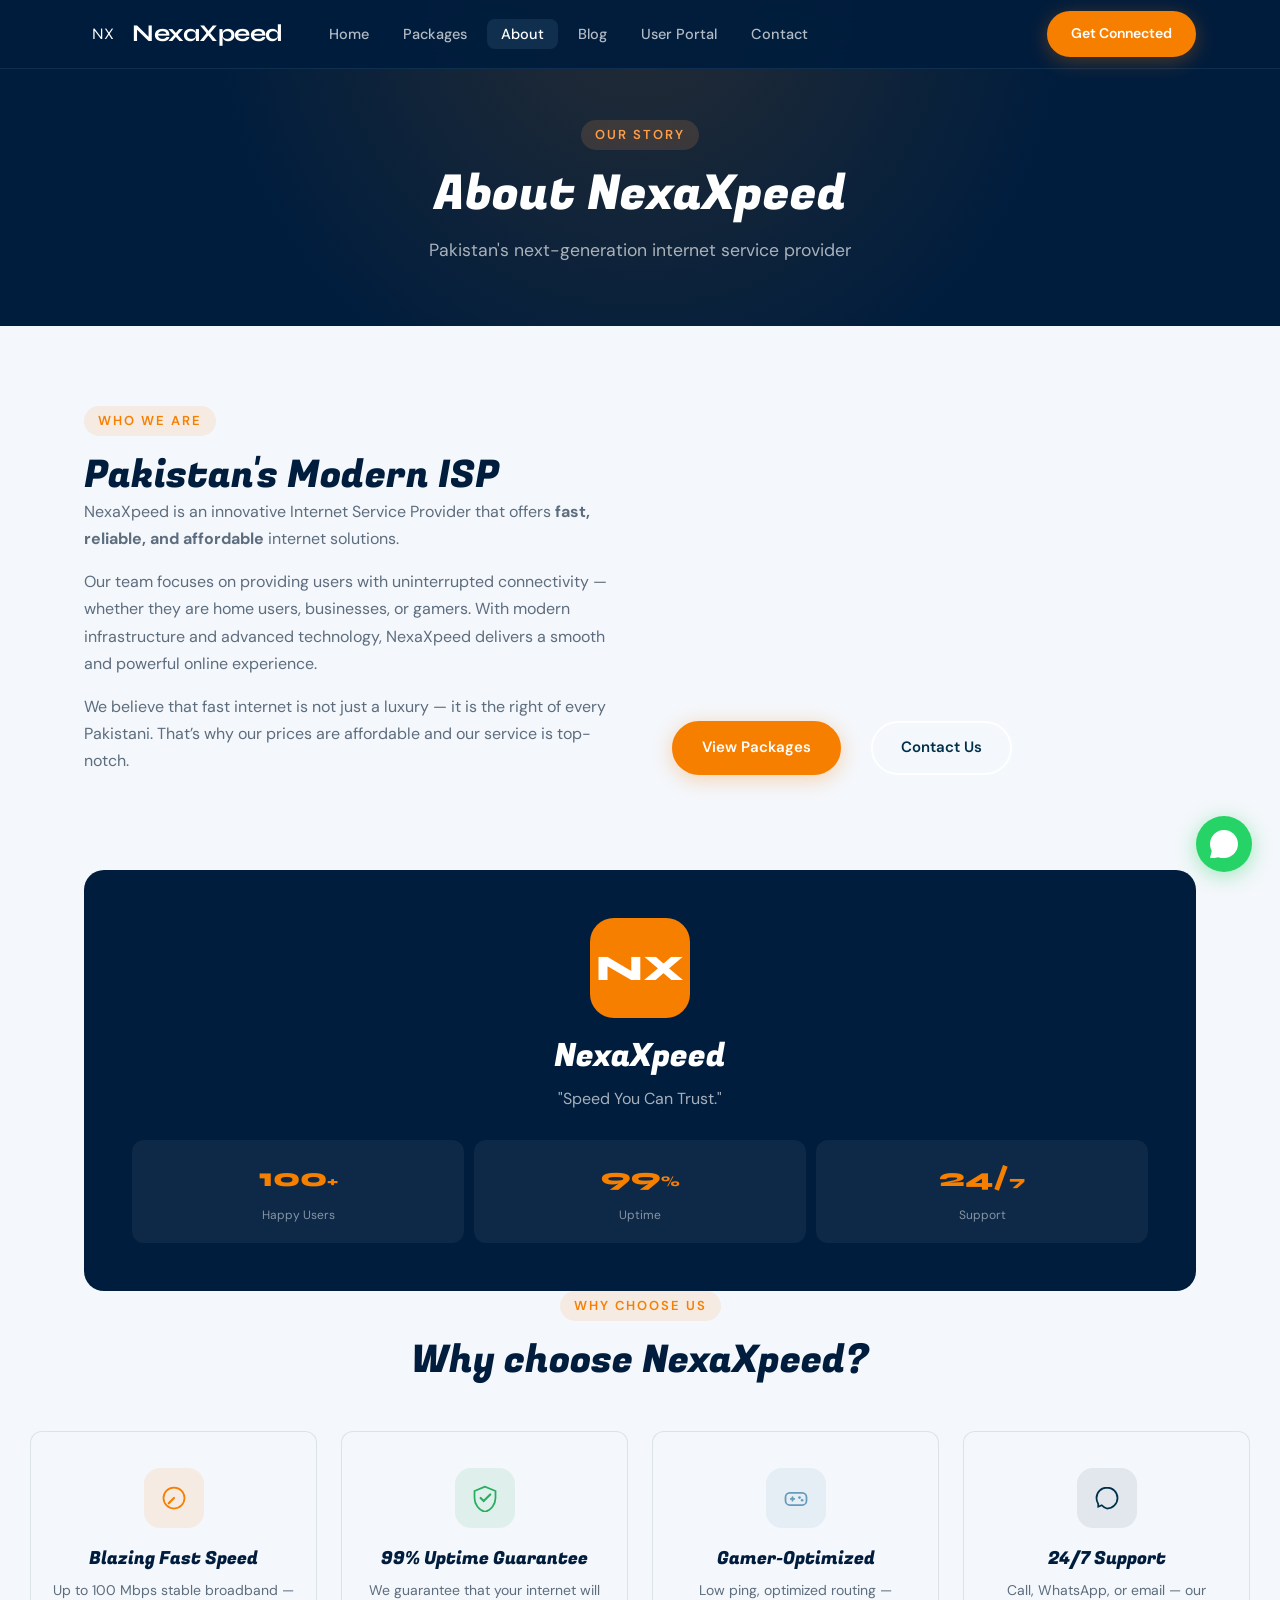
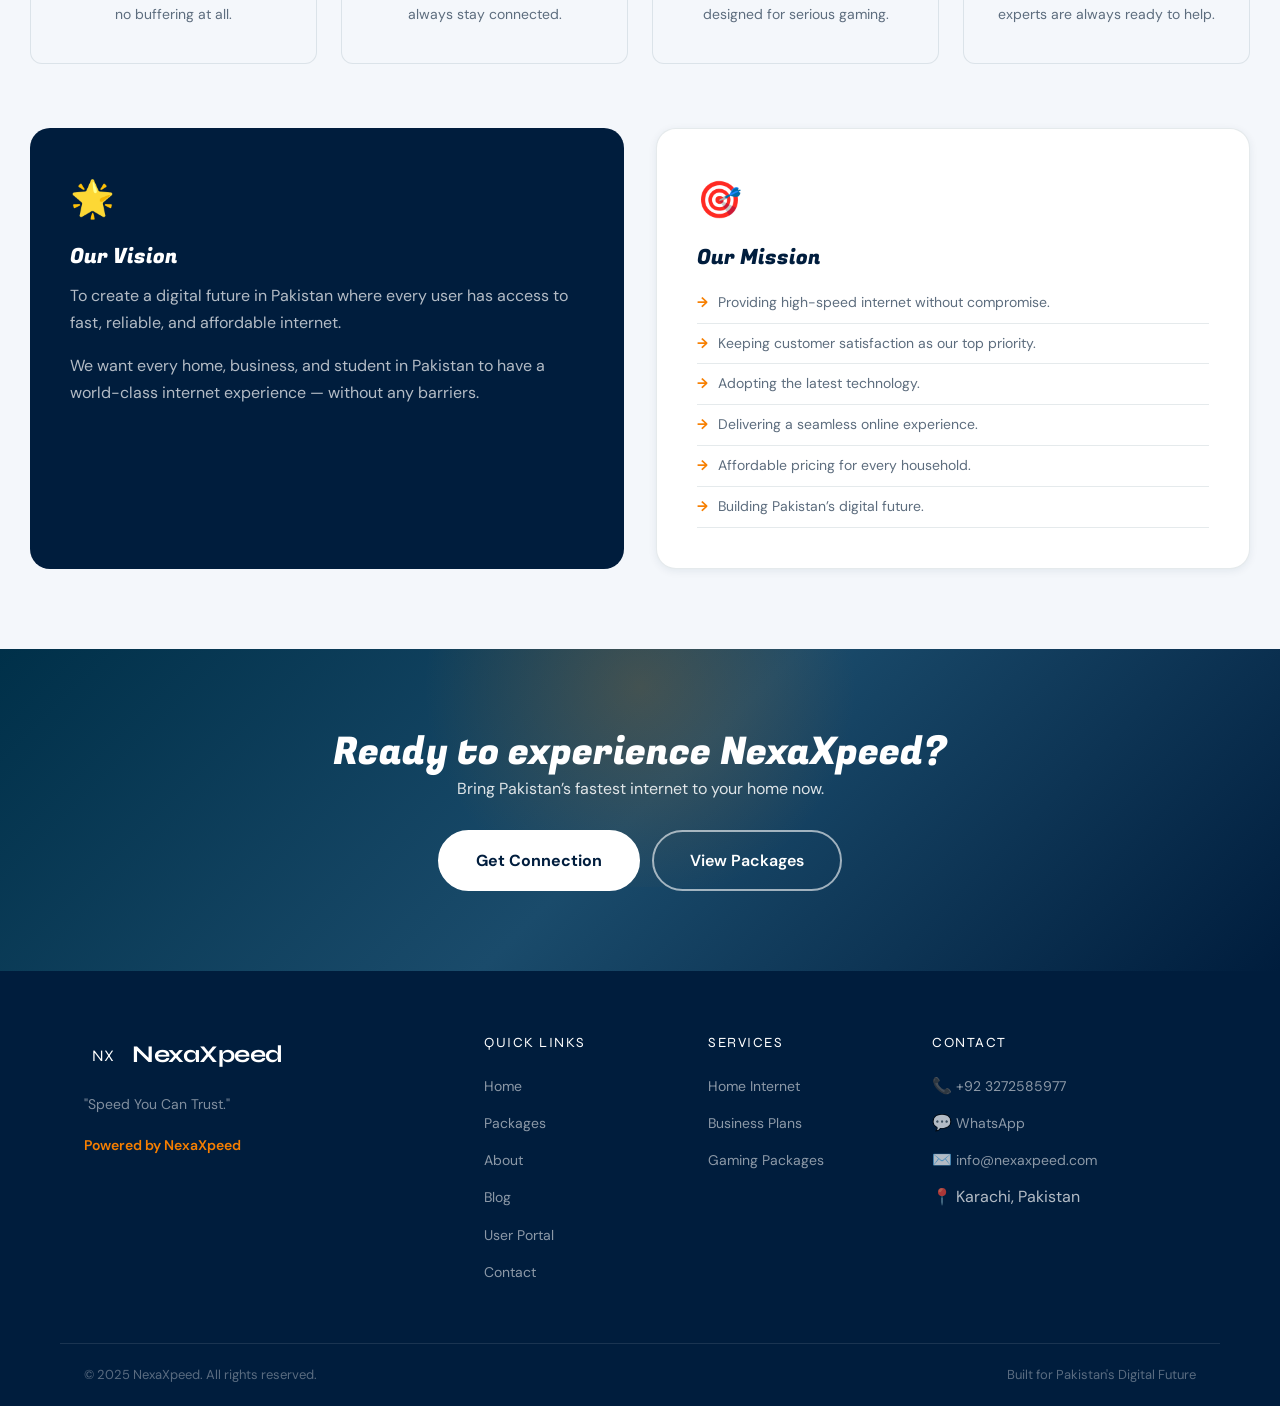
==== commit 2837a578: "project has been completed" ====
--- a/about.html
+++ b/about.html
@@ -38,13 +38,13 @@
 
     <div class="about-intro-grid">
       <div>
-        <div class="section-label">Who We Are</div>
+       <div class="section-label">Who We Are</div>
         <h2>Pakistan's Modern ISP</h2>      
        <p>NexaXpeed is an innovative Internet Service Provider that offers <strong>fast, reliable, and affordable</strong> internet solutions.</p> 
-      <p>Our team focuses on providing users with uninterrupted connectivity — whether they are home users, businesses, or gamers. With modern infrastructure and advanced technology, NexaXpeed delivers a smooth and powerful online experience.</p>
-      <p> We believe that fast internet is not just a luxury — it is the right of every Pakistani. That’s why our prices are affordable and our service is top-notch.</p>
-        
-        <div style="display:flex;gap:12px;margin-top:24px;flex-wrap:wrap;">
+       <p>Our team focuses on providing users with uninterrupted connectivity — whether they are home users, businesses, or gamers. With modern infrastructure and advanced technology, NexaXpeed delivers a smooth and powerful online experience.</p>
+       <p> We believe that fast internet is not just a luxury — it is the right of every Pakistani. That’s why our prices are affordable and our service is top-notch.</p>
+       </div>
+<div class="about-cta-btns">
           <a href="packages.html" class="btn btn-accent">View Packages</a>
           <a href="contact.html" class="btn btn-outline">Contact Us</a>
         </div>
@@ -63,7 +63,7 @@
             <span class="a-stat-label">Uptime</span>
           </div>
           <div class="a-stat">
-            <span class="a-stat-num">24/7</span>
+            <span class="a-stat-num">24/<small style="font-size:.9rem">7</small></span>
             <span class="a-stat-label">Support</span>
           </div>
         </div>
--- a/style.css
+++ b/style.css
@@ -188,25 +188,35 @@
   align-items: center;
   gap: 10px;
   flex-shrink: 0;
-}
+  transition: var(--transition);
+}
+
+.logo:hover{
+  transform:scale(1.05);
+}
+
 .logo-mark {
   width: 38px;
   height: 38px;
-  background: var(--accent-secondary);
   border-radius: 8px;
   display: flex;
   align-items: center;
   justify-content: center;
   font-family: 'Syne', sans-serif;
-  font-weight: 800;
-  font-size: 14px;
   color: #fff;
   letter-spacing: 0;
-}
+  transition: var(--transition);
+}
+
+.logo-mark:hover{
+  color: #fff;
+  transform: rotate3d(0, 1, 0, 35deg  ) ;
+}
+
 .logo-text {
   font-family: 'Syne', sans-serif;
-  font-weight: 800;
-  font-size: 1.3rem;
+  font-weight: 700;
+  font-size: 1.5rem;
   color: #fff;
   letter-spacing: -0.5px;
 }
@@ -330,7 +340,7 @@
 .hero-sub {
   font-size: 1.1rem;
   color: rgba(255,255,255,0.7);
-  max-width: 520px;
+  max-width: 300px;
   margin-bottom: 36px;
 }
 .hero-sub strong { color: #fff; }
@@ -355,8 +365,8 @@
 .stat-num {
   display: block;
   font-family: 'Syne', sans-serif;
-  font-weight: 800;
-  font-size: 2rem;
+  font-weight: 700;
+  font-size: 2.7rem;
   color: #fff;
   line-height: 1;
 }
@@ -484,6 +494,7 @@
   display: grid;
   grid-template-columns: repeat(4, 1fr);
   gap: 24px;
+  padding:0 30px;
 }
 .feature-item {
   text-align: center;
@@ -753,7 +764,6 @@
 .form-group textarea { min-height: 120px; resize: vertical; }
 .form-row { display: grid; grid-template-columns: 1fr 1fr; gap: 16px; }
 
-.contact-info { }
 .info-card {
   background: var(--navy-dark);
   color: #fff;
@@ -803,6 +813,7 @@
 /* ========== ABOUT PAGE ========== */
 .about-section { padding: 80px 0; background: var(--bg-primary); }
 .about-intro-grid { display: grid; grid-template-columns: 1fr 1fr; gap: 64px; align-items: center; margin-bottom: 80px; }
+.about-cta-btns { display: flex; gap: 30px; flex-wrap: nowrap; margin-top: 300px; }
 .about-visual {
   background: var(--navy-dark);
   border-radius: var(--radius-lg);
@@ -829,8 +840,8 @@
 
 .about-stats {
   display: grid;
-  grid-template-columns: repeat(3, 1fr);
-  gap: 16px;
+  grid-template-columns: repeat(3 ,1fr);
+  gap: 10px;
   margin-top: 28px;
 }
 .a-stat {
@@ -842,7 +853,7 @@
 .a-stat-num { font-family: 'Syne', sans-serif; font-weight: 800; font-size: 1.6rem; color: var(--accent-secondary); display: block; }
 .a-stat-label { font-size: 12px; color: rgba(255,255,255,0.5); }
 
-.vm-grid { display: grid; grid-template-columns: 1fr 1fr; gap: 32px; margin-top: 64px; }
+.vm-grid { display: grid; grid-template-columns: 1fr 1fr; gap: 32px; margin-top: 64px; padding: 0px 30px; }
 .vm-card { border-radius: var(--radius-lg); padding: 40px; }
 .vm-card.vision { background: var(--navy-dark); color: #fff; }
 .vm-card.mission { background: var(--bg-card); border: 1px solid var(--border); box-shadow: var(--shadow-sm); }
@@ -1029,6 +1040,13 @@
 .speed-val .lbl { font-size: 12px; color: rgba(255,255,255,0.5); text-transform: uppercase; letter-spacing: 1px; }
 .speed-divider { width: 1px; height: 60px; background: rgba(255,255,255,0.1); }
 
+/* ========== COMING SOON ARTICLES ========== */
+.cm-soon-art {
+  display: grid;
+  grid-template-columns: repeat(3, 1fr);
+  gap: 20px;
+}
+
 /* ========== WHATSAPP FAB ========== */
 .wa-fab {
   position: fixed;
@@ -1064,7 +1082,8 @@
   .nav-links { display: none; position: fixed; top: 68px; left: 0; right: 0; background: var(--navy-dark); flex-direction: column; padding: 20px; gap: 4px; border-bottom: 1px solid rgba(255,255,255,0.1); }
   .nav-links.open { display: flex; }
   .nav-cta { display: none; }
-  .hamburger { display: flex; }
+  .hamburger { display: flex;}
+  .nav-inner{ transition: var(--transition);}
   .intro-grid { grid-template-columns: 1fr; }
   .intro-cards { grid-template-columns: 1fr 1fr; }
   .pkg-grid { grid-template-columns: 1fr 1fr; }
@@ -1076,21 +1095,28 @@
   .contact-form-wrap { padding: 28px; }
   .about-intro-grid { grid-template-columns: 1fr; }
   .vm-grid { grid-template-columns: 1fr; }
+  .cm-soon-art { grid-template-columns: 1fr; gap: 16px; }
   .footer-grid { grid-template-columns: 1fr 1fr; gap: 32px; }
   .footer-bottom-inner { flex-direction: column; gap: 8px; text-align: center; }
-  .hero-btns { flex-direction: column; gap: 12px; }
-  .hero-stats { gap: 20px; }
+  .hero-btns { flex-direction: row; gap: 12px; }
+  .hero-stats { gap: 10px; }
   .hero-title { font-size: 2.6rem; }
   .hero-content { padding-top: 20px; padding-bottom: 60px; }
   .portal-welcome { flex-direction: column; text-align: center; }
   .form-row { grid-template-columns: 1fr; }
+  .section-label { font-size: 11px; letter-spacing: 1.5px; padding: 3px 12px; }
+  .about-cta-btns { margin-top: 5px; flex-wrap: wrap; }
 }
 
 @media (max-width: 480px) {
+  .hero-stats{ width: fit-content; margin-right:20px; }
   .pkg-grid { grid-template-columns: 1fr; }
   .portal-grid { grid-template-columns: 1fr 1fr; }
   .features-grid { grid-template-columns: 1fr; }
   .intro-cards { grid-template-columns: 1fr; }
   .footer-grid { grid-template-columns: 1fr; }
-  .about-stats { grid-template-columns: repeat(3, 1fr); gap: 8px; }
-}
+  .about-stats { grid-template-columns: repeat(3, 90px); gap: 12px; justify-content: center; }
+  .a-stat-num{ font-size: 1.4rem; }
+  .wa-fab { width: 44px; height: 44px; position: fixed; bottom: 28px;right: 28px; }
+  .wa-fab svg { width: 22px; height: 22px; }
+}
